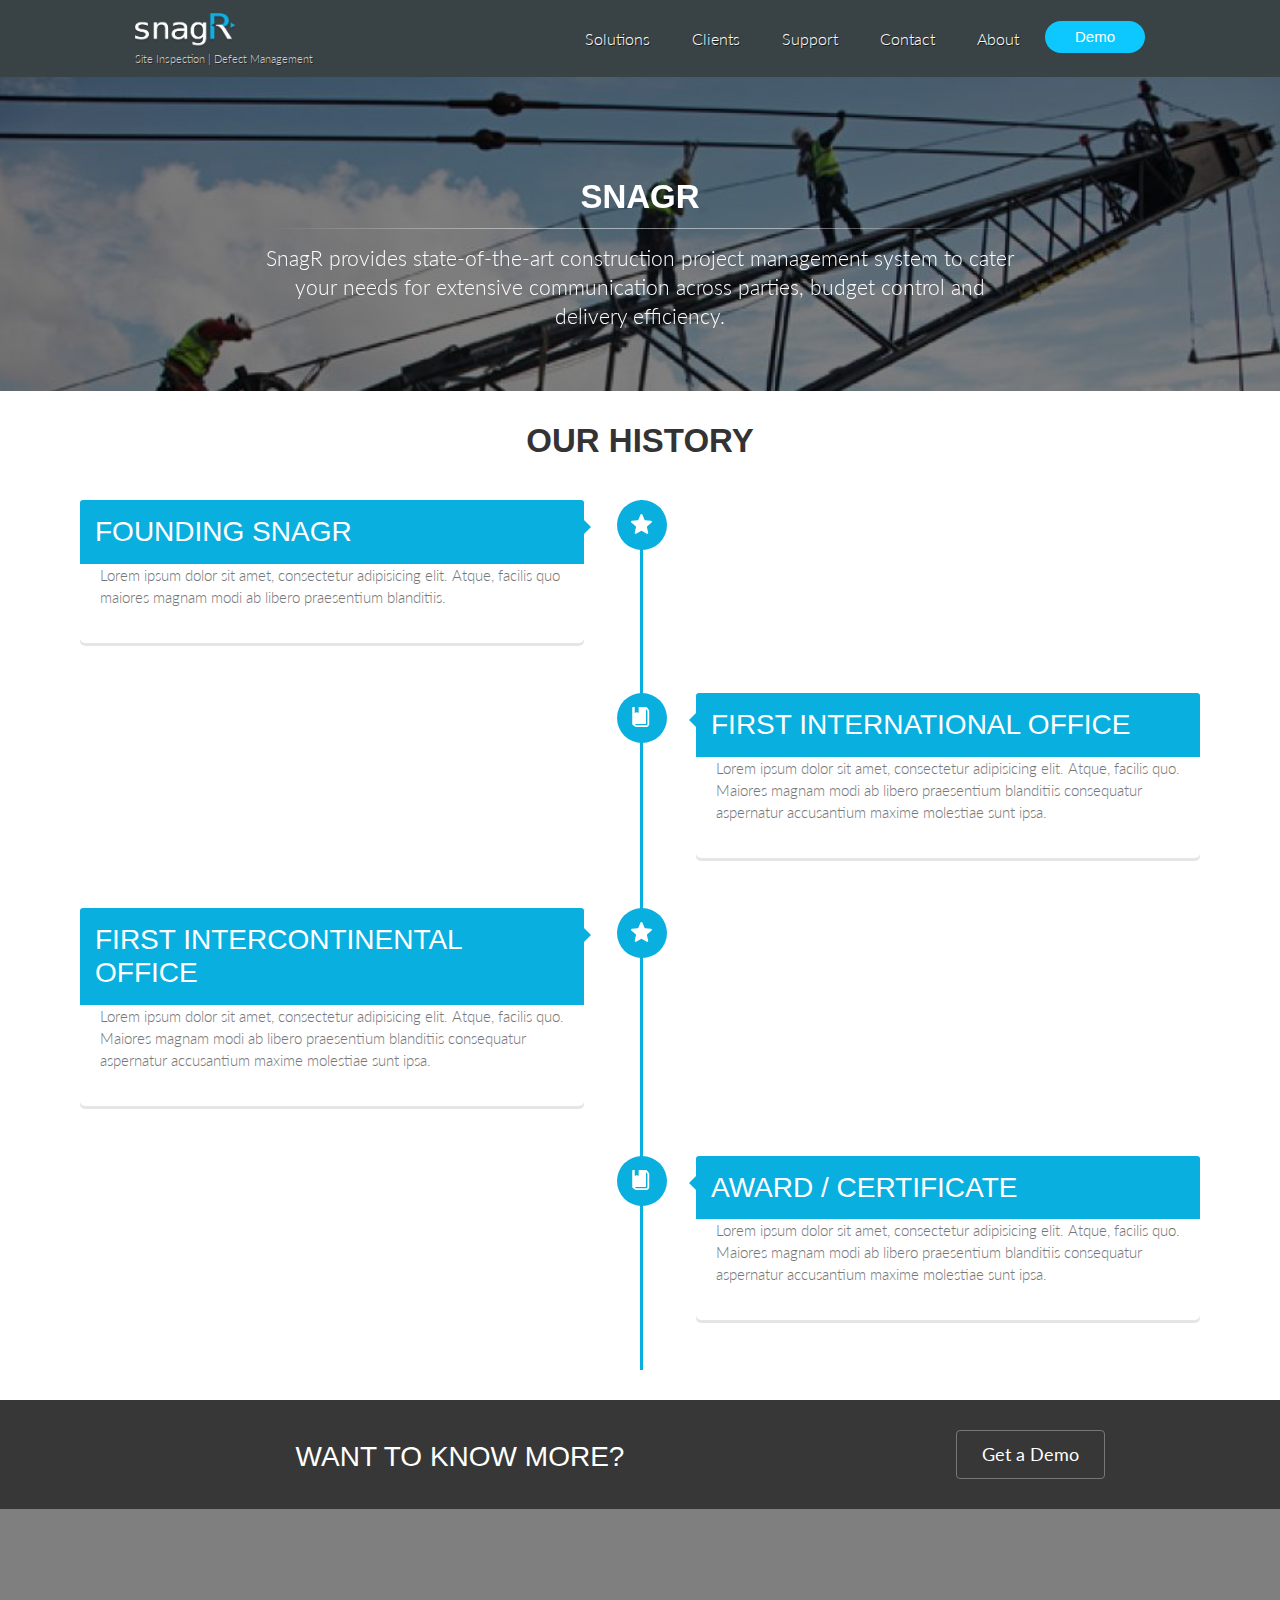
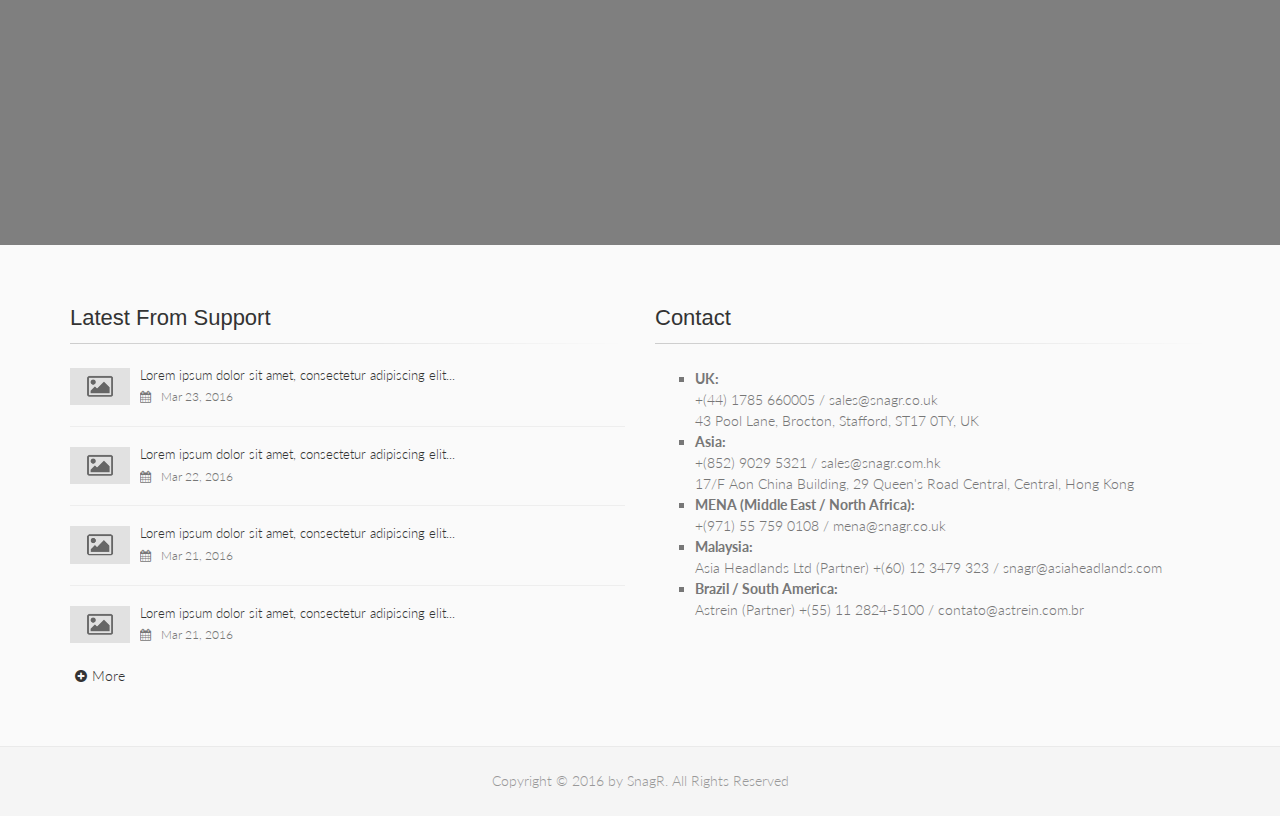
==== about.html @ ba23fb49 "First version of SnagR company website" ====
<!DOCTYPE html>
<!--[if IE 9]> <html lang="en" class="ie9"> <![endif]-->
<!--[if gt IE 9]> <html lang="en" class="ie"> <![endif]-->
<!--[if !IE]><!-->
<html lang="en">
	<!--<![endif]-->

	<head>
		<meta charset="utf-8">
		<title>SnagR | About</title>
		<meta name="description" content="SnagR empowers project management at fingertip">
		<meta name="author" content="htmlcoder.me">

		<!-- Mobile Meta -->
		<meta name="viewport" content="width=device-width, initial-scale=1.0">

		<!-- Favicon -->
		<link rel="shortcut icon" href="images/logo.png">

		<!-- Web Fonts -->
		<link href='https://fonts.googleapis.com/css?family=Lato:400,300,300italic,400italic,700,700italic' rel='stylesheet' type='text/css'>
		<link href='https://fonts.googleapis.com/css?family=Roboto+Slab:400,300,100,700' rel='stylesheet' type='text/css'>
		<link href='http://fonts.googleapis.com/css?family=Pacifico' rel='stylesheet' type='text/css'>
		<link href='http://fonts.googleapis.com/css?family=PT+Serif' rel='stylesheet' type='text/css'>

		<!-- Bootstrap core CSS -->
		<link href="bootstrap/css/bootstrap.css" rel="stylesheet">

		<!-- Font Awesome CSS -->
		<link href="fonts/font-awesome/css/font-awesome.css" rel="stylesheet">

		<!-- Fontello CSS -->
		<link href="fonts/fontello/css/fontello.css" rel="stylesheet">

		<!-- Plugins -->
		<link href="plugins/magnific-popup/magnific-popup.css" rel="stylesheet">
		<link href="plugins/rs-plugin-5/css/settings.css" rel="stylesheet">
		<link href="plugins/rs-plugin-5/css/layers.css" rel="stylesheet">
		<link href="plugins/rs-plugin-5/css/navigation.css" rel="stylesheet">
		<link href="css/animations.css" rel="stylesheet">
		<link href="plugins/owl-carousel/owl.carousel.css" rel="stylesheet">
		<link href="plugins/owl-carousel/owl.transitions.css" rel="stylesheet">
		<link href="plugins/hover/hover-min.css" rel="stylesheet">			
		
		<!-- The Project's core CSS file -->
		<link href="css/style.css" rel="stylesheet" >
		<!-- The Project's Typography CSS file, includes used fonts -->
		<!-- Used font for body: Roboto -->
		<!-- Used font for headings: Raleway -->
		<link href="css/typography-default.css" rel="stylesheet" >
		<!-- Color Scheme (In order to change the color scheme, replace the blue.css with the color scheme that you prefer)-->
		<link href="css/skins/light_blue.css" rel="stylesheet">
		

		<!-- Custom css --> 
		<link href="css/custom.css" rel="stylesheet">
	</head>

	<!-- body classes:  -->
	<!-- "boxed": boxed layout mode e.g. <body class="boxed"> -->
	<!-- "pattern-1 ... pattern-9": background patterns for boxed layout mode e.g. <body class="boxed pattern-1"> -->
	<!-- "transparent-header": makes the header transparent and pulls the banner to top -->
	<!-- "gradient-background-header": applies gradient background to header -->
	<!-- "page-loader-1 ... page-loader-6": add a page loader to the page (more info @components-page-loaders.html) -->
	<body class="no-trans">

		<!-- scrollToTop -->
		<div class="scrollToTop circle"><i class="icon-up-open-big"></i></div>
		
		<!-- page wrapper start -->
		<div class="page-wrapper">
		
			<!-- header-container start -->
			<div class="header-container">
				<!-- header start -->
				<!-- classes:  -->
				<!-- "fixed": enables fixed navigation mode (sticky menu) e.g. class="header fixed clearfix" -->
				<!-- "dark": dark version of header e.g. class="header dark clearfix" -->
				<!-- "full-width": mandatory class for the full-width menu layout -->
				<!-- "centered": mandatory class for the centered logo layout -->
				<header class="header fixed fixed-before full-width dark clearfix">
					<!-- header-right start -->
					<div class="header-right clearfix">
									
								<!-- main-navigation start -->
								<!-- classes: -->
								<!-- "onclick": Makes the dropdowns open on click, this the default bootstrap behavior e.g. class="main-navigation onclick" -->
								<!-- "animated": Enables animations on dropdowns opening e.g. class="main-navigation animated" -->
								<!-- "with-dropdown-buttons": Mandatory class that adds extra space, to the main navigation, for the search and cart dropdowns -->
								<div class="main-navigation animated with-dropdown-buttons">

									<!-- navbar start -->
									<nav class="navbar navbar-default" role="navigation">
										<div class="container-fluid">

											<!-- Toggle get grouped for better mobile display -->
											<div class="navbar-header">
												<button type="button" class="navbar-toggle" data-toggle="collapse" data-target="#navbar-collapse-1">
													<span class="sr-only">Toggle navigation</span>
													<span class="icon-bar"></span>
													<span class="icon-bar"></span>
													<span class="icon-bar"></span>
												</button>
												
												<!-- header-left start -->
												<div class="header-left clearfix">

													<!-- logo -->
													<div id="logo-mobile" class="logo">
														<a href="index.html"><img id="logo-img-mobile" src="images/logo_full.png" alt="SnagR" width=100></a>
													</div>

													<!-- name-and-slogan -->
													<div class="site-slogan">
														Site Inspection | Defect Management
													</div>
												</div>
												<!-- header-left end -->
											</div>

											<!-- Collect the nav links, forms, and other content for toggling -->
											<div class="collapse navbar-collapse" id="navbar-collapse-1">
												<!-- main-menu -->
												<ul class="nav navbar-nav navbar-right">
													<li class="active">
														<a href="solutions.html">Solutions</a>
													</li>
													<li class="active">
														<a href="clients.html">Clients</a>
													</li>
													<li class="active">
														<a href="support.html">Support</a>
													</li>
													<li class="active">
														<a href="contact.html">Contact</a>
													</li>
													<li class="active">
														<a href="about.html">About</a>
													</li>
													<li class="active">
														<form action="contact.html"><button class="btn-demo">Demo</button></form>
													</li>
												</ul>
												<!-- main-menu end -->
											</div>
										</div>
									</nav>
									<!-- navbar end -->

								</div>
								<!-- main-navigation end -->
								</div>
					<!-- header-right end -->
				</header>
				<!-- header end -->
			</div>
			<!-- header-container end -->
		
			<!-- banner start -->
			<!-- ================ -->
			<div class="banner dark-translucent-bg hovered about-banner-background">
				<div class="container">
					<div class="row">
						<div class="col-md-8 text-center col-md-offset-2 pv-20">
							<!--<img src="images/logo_full.png" class="title object-non-visible" data-animation-effect="fadeIn" data-effect-delay="100" width="300">-->
							<h1>SnagR</h1>
							<div class="separator object-non-visible mt-10" data-animation-effect="fadeIn" data-effect-delay="100"></div>
							<p class=" lead text-center object-non-visible" data-animation-effect="fadeIn" data-effect-delay="100">SnagR provides state-of-the-art construction project management system to cater your needs for extensive communication across parties, budget control and delivery efficiency.</p>
						</div>
					</div>
				</div>
			</div>
			<!-- banner end -->
			
			<!-- section start -->
			<div class="container">
    			<h1 class="project-name">Our History</h1>
				<div id="timeline">
					<div class="timeline-item">
						<div class="timeline-icon">
							<svg version="1.1" id="Layer_1" xmlns="http://www.w3.org/2000/svg" xmlns:xlink="http://www.w3.org/1999/xlink" x="0px" y="0px" 
							width="21px" height="20px" viewBox="0 0 21 20" enable-background="new 0 0 21 20" xml:space="preserve">
								<path fill="#FFFFFF" d="M19.998,6.766l-5.759-0.544c-0.362-0.032-0.676-0.264-0.822-0.61l-2.064-4.999	
							c-0.329-0.825-1.5-0.825-1.83,0L7.476,5.611c-0.132,0.346-0.462,0.578-0.824,0.61L0.894,6.766C0.035,6.848-0.312,7.921,0.333,8.499 l4.338,3.811c0.279,0.246,0.395,0.609,0.314,0.975l-1.304,5.345c-0.199,0.842,0.708,1.534,1.468,1.089l4.801-2.822 
							c0.313-0.181,0.695-0.181,1.006,0l4.803,2.822c0.759,0.445,1.666-0.23,1.468-1.089l-1.288-5.345 
							c-0.081-0.365,0.035-0.729,0.313-0.975l4.34-3.811C21.219,7.921,20.855,6.848,19.998,6.766z"/>
							</svg>
						</div>
					<div class="timeline-content">
						<h2>Founding SnagR</h2>
						<p>Lorem ipsum dolor sit amet, consectetur adipisicing elit. Atque, facilis quo maiores magnam modi ab libero praesentium blanditiis.</p>
					</div>
				</div>

					<div class="timeline-item">
						<div class="timeline-icon">
							<svg version="1.1" id="Layer_1" xmlns="http://www.w3.org/2000/svg" xmlns:xlink="http://www.w3.org/1999/xlink" x="0px" y="0px" 
							width="21px" height="20px" viewBox="0 0 21 20" enable-background="new 0 0 21 20" xml:space="preserve">
								<g><path fill="#FFFFFF" d="M17.92,3.065l-1.669-2.302c-0.336-0.464-0.87-0.75-1.479-0.755C14.732,0.008,7.653,0,7.653,0v5.6 
							c0,0.096-0.047,0.185-0.127,0.237c-0.081,0.052-0.181,0.06-0.268,0.02l-1.413-0.64C5.773,5.183,5.69,5.183,5.617,5.215l-1.489,0.65 
							c-0.087,0.038-0.19,0.029-0.271-0.023c-0.079-0.052-0.13-0.141-0.13-0.235V0H2.191C1.655,0,1.233,0.434,1.233,0.97 
							c0,0,0.025,15.952,0.031,15.993c0.084,0.509,0.379,0.962,0.811,1.242l2.334,1.528C4.671,19.905,4.974,20,5.286,20h10.307 
							c1.452,0,2.634-1.189,2.634-2.64V4.007C18.227,3.666,18.12,3.339,17.92,3.065z M16.42,17.36c0,0.464-0.361,0.833-0.827,0.833H5.341 
							l-1.675-1.089h10.341c0.537,0,0.953-0.44,0.953-0.979V2.039l1.459,2.027V17.36L16.42,17.36z"/></g>
							</svg>
						</div>
						<div class="timeline-content right">
							<h2>First International Office</h2>
							<p>Lorem ipsum dolor sit amet, consectetur adipisicing elit. Atque, facilis quo. Maiores magnam modi ab libero praesentium blanditiis consequatur aspernatur accusantium maxime molestiae sunt ipsa.</p>
						</div>
					</div>
	
					<div class="timeline-item">
						<div class="timeline-icon">
							<svg version="1.1" id="Layer_1" xmlns="http://www.w3.org/2000/svg" xmlns:xlink="http://www.w3.org/1999/xlink" x="0px" y="0px" 
						width="21px" height="20px" viewBox="0 0 21 20" enable-background="new 0 0 21 20" xml:space="preserve">
								<path fill="#FFFFFF" d="M19.998,6.766l-5.759-0.544c-0.362-0.032-0.676-0.264-0.822-0.61l-2.064-4.999 
								c-0.329-0.825-1.5-0.825-1.83,0L7.476,5.611c-0.132,0.346-0.462,0.578-0.824,0.61L0.894,6.766C0.035,6.848-0.312,7.921,0.333,8.499 
								l4.338,3.811c0.279,0.246,0.395,0.609,0.314,0.975l-1.304,5.345c-0.199,0.842,0.708,1.534,1.468,1.089l4.801-2.822 
								c0.313-0.181,0.695-0.181,1.006,0l4.803,2.822c0.759,0.445,1.666-0.23,1.468-1.089l-1.288-5.345 
								c-0.081-0.365,0.035-0.729,0.313-0.975l4.34-3.811C21.219,7.921,20.855,6.848,19.998,6.766z"/>
							</svg>
						</div>
						<div class="timeline-content">
							<h2>First Intercontinental Office</h2>
							<p>Lorem ipsum dolor sit amet, consectetur adipisicing elit. Atque, facilis quo. Maiores magnam modi ab libero praesentium blanditiis consequatur aspernatur accusantium maxime molestiae sunt ipsa.</p>
						</div>
					</div>
					
					<div class="timeline-item">
						<div class="timeline-icon">
							<svg version="1.1" id="Layer_1" xmlns="http://www.w3.org/2000/svg" xmlns:xlink="http://www.w3.org/1999/xlink" x="0px" y="0px" 
							width="21px" height="20px" viewBox="0 0 21 20" enable-background="new 0 0 21 20" xml:space="preserve">
								<g><path fill="#FFFFFF" d="M17.92,3.065l-1.669-2.302c-0.336-0.464-0.87-0.75-1.479-0.755C14.732,0.008,7.653,0,7.653,0v5.6 
							c0,0.096-0.047,0.185-0.127,0.237c-0.081,0.052-0.181,0.06-0.268,0.02l-1.413-0.64C5.773,5.183,5.69,5.183,5.617,5.215l-1.489,0.65 
							c-0.087,0.038-0.19,0.029-0.271-0.023c-0.079-0.052-0.13-0.141-0.13-0.235V0H2.191C1.655,0,1.233,0.434,1.233,0.97 
							c0,0,0.025,15.952,0.031,15.993c0.084,0.509,0.379,0.962,0.811,1.242l2.334,1.528C4.671,19.905,4.974,20,5.286,20h10.307 
							c1.452,0,2.634-1.189,2.634-2.64V4.007C18.227,3.666,18.12,3.339,17.92,3.065z M16.42,17.36c0,0.464-0.361,0.833-0.827,0.833H5.341 
							l-1.675-1.089h10.341c0.537,0,0.953-0.44,0.953-0.979V2.039l1.459,2.027V17.36L16.42,17.36z"/></g>
							</svg>
						</div>
						<div class="timeline-content right">
							<h2>Award / Certificate</h2>
							<p>Lorem ipsum dolor sit amet, consectetur adipisicing elit. Atque, facilis quo. Maiores magnam modi ab libero praesentium blanditiis consequatur aspernatur accusantium maxime molestiae sunt ipsa.</p>
						</div>
					</div>
				</div>
			</div>
			<!-- section end -->
			
			<!-- footer top start -->
			<div class="dark-bg default-hovered footer-top animated-text">
				<div class="container">
					<div class="row">
						<div class="col-md-12">
							<div class="call-to-action text-center">
								<div class="row">
									<div class="col-sm-8">
										<h2>Want to know more?</h2>
										<h2>Let's talk!</h2>
									</div>
									<div class="col-sm-4">
										<p class="mt-10"><a href="#" class="btn btn-lg btn-gray-transparent ">Get a Demo</a></p>
									</div>
								</div>
							</div>
						</div>
					</div>
				</div>
			</div>
			<!-- footer top end -->
			
			<!-- section start -->
			<section class="pv-40 dark-translucent-bg about-testimonial-banner-background">
				<div class="container">
					<div class="row">
						<div class="col-md-12">
							<div class="feature-box-2 object-non-visible" data-animation-effect="fadeInDownSmall" data-effect-delay="100">
								<div class="body text-center">
									<h4><img src="images/testimonial-quote.png" width="50">We expect our suppliers to be as passionate about customer service as we are, snagR have always understood our requirements and remained focused on our needs. Their products are simple yet powerful and I enjoy dealing with their honest and open style.<img src="images/testimonial-quoted.png" width="50" align="right"></h4>
									<p><br>- Robert Frank
									<br>Perfect Delivery Director,
									<br><strong>Morgan Sindall Group</strong></p>
								</div>
							</div>
						</div>
					</div>
				</div>
			</section>
			<!-- section end -->

			<!-- footer start (Add "dark" class to #footer in order to enable dark footer) -->
			<!-- ================ -->
			<footer id="footer" class="clearfix ">

				<!-- .footer start -->
				<!-- ================ -->
				<div class="footer">
					<div class="container">
						<div class="footer-inner">
							<div class="row">
								<div class="col-md-6">
									<div class="footer-content">
										<h2 class="title">Latest From Support</h2>
										
										<div class="separator-2"></div>
										<div class="media margin-clear">
											<div class="media-left">
												<div class="overlay-container">
													<img class="media-object" src="images/blog-thumb-1.jpg" alt="blog-thumb">
													<a href="blog-post.html" class="overlay-link small"><i class="fa fa-link"></i></a>
												</div>
											</div>
											<div class="media-body">
												<h6 class="media-heading"><a href="blog-post.html">Lorem ipsum dolor sit amet, consectetur adipiscing elit...</a></h6>
												<p class="small margin-clear"><i class="fa fa-calendar pr-10"></i>Mar 23, 2016</p>
											</div>
											<hr>
										</div>
										<div class="media margin-clear">
											<div class="media-left">
												<div class="overlay-container">
													<img class="media-object" src="images/blog-thumb-2.jpg" alt="blog-thumb">
													<a href="blog-post.html" class="overlay-link small"><i class="fa fa-link"></i></a>
												</div>
											</div>
											<div class="media-body">
												<h6 class="media-heading"><a href="blog-post.html">Lorem ipsum dolor sit amet, consectetur adipiscing elit...</a></h6>
												<p class="small margin-clear"><i class="fa fa-calendar pr-10"></i>Mar 22, 2016</p>
											</div>
											<hr>
										</div>
										<div class="media margin-clear">
											<div class="media-left">
												<div class="overlay-container">
													<img class="media-object" src="images/blog-thumb-3.jpg" alt="blog-thumb">
													<a href="blog-post.html" class="overlay-link small"><i class="fa fa-link"></i></a>
												</div>
											</div>
											<div class="media-body">
												<h6 class="media-heading"><a href="blog-post.html">Lorem ipsum dolor sit amet, consectetur adipiscing elit...</a></h6>
												<p class="small margin-clear"><i class="fa fa-calendar pr-10"></i>Mar 21, 2016</p>
											</div>
											<hr>
										</div>
										<div class="media margin-clear">
											<div class="media-left">
												<div class="overlay-container">
													<img class="media-object" src="images/blog-thumb-4.jpg" alt="blog-thumb">
													<a href="blog-post.html" class="overlay-link small"><i class="fa fa-link"></i></a>
												</div>
											</div>
											<div class="media-body">
												<h6 class="media-heading"><a href="blog-post.html">Lorem ipsum dolor sit amet, consectetur adipiscing elit...</a></h6>
												<p class="small margin-clear"><i class="fa fa-calendar pr-10"></i>Mar 21, 2016</p>
											</div><br>
											<!--<div class="text-right space-top" display="inline">-->
												<a href="support.html" class="link-dark"><i class="fa fa-plus-circle pl-5 pr-5"></i>More</a>
											<!--</div>-->
										</div>
									</div>
								</div>
								<div class="col-md-6">
									<div class="footer-content">
										<h2 class="title">Contact</h2>
										<div class="separator-2"></div>
										<ul>
											<li><strong>UK:</strong><br>+(44) 1785 660005 / sales@snagr.co.uk<br>43 Pool Lane, Brocton, Stafford, ST17 0TY, UK</li>
											<li><strong>Asia:</strong><br>+(852) 9029 5321 / sales@snagr.com.hk<br>17/F Aon China Building, 29 Queen's Road Central, Central, Hong Kong </li>
											<li><strong>MENA (Middle East / North Africa):</strong><br>+(971) 55 759 0108 / mena@snagr.co.uk</li>
											<li><strong>Malaysia:</strong><br>Asia Headlands Ltd (Partner) +(60) 12 3479 323 / snagr@asiaheadlands.com</li>
											<li><strong>Brazil / South America:</strong><br>Astrein (Partner) +(55) 11 2824-5100 / contato@astrein.com.br</li>
										</ul>
									</div>
								</div>
							</div>
						</div>
					</div>
				</div>
				<!-- .footer end -->

				<!-- .subfooter start -->
				<div class="subfooter">
					<div class="container">
						<div class="subfooter-inner">
							<div class="row">
								<div class="col-md-12">
									<p class="text-center">Copyright © 2016 by SnagR. All Rights Reserved</p>
								</div>
							</div>
						</div>
					</div>
				</div>
				<!-- .subfooter end -->

			</footer>
			<!-- footer end -->
			
		</div>
		<!-- page-wrapper end -->

		<!-- JavaScript files placed at the end of the document so the pages load faster -->
		<!-- ================================================== -->
		<!-- Jquery and Bootstap core js files -->
		<script type="text/javascript" src="plugins/jquery.min.js"></script>
		<script type="text/javascript" src="bootstrap/js/bootstrap.min.js"></script>
		<!-- Modernizr javascript -->
		<script type="text/javascript" src="plugins/modernizr.js"></script>
		<!-- Magnific Popup javascript -->
		<script type="text/javascript" src="plugins/magnific-popup/jquery.magnific-popup.min.js"></script>
		<!-- Appear javascript -->
		<script type="text/javascript" src="plugins/waypoints/jquery.waypoints.min.js"></script>
		<!-- Count To javascript -->
		<script type="text/javascript" src="plugins/jquery.countTo.js"></script>
		<!-- Parallax javascript -->
		<script src="plugins/jquery.parallax-1.1.3.js"></script>
		<!-- Contact form -->
		<script src="plugins/jquery.validate.js"></script>
		<!-- Background Video -->
		<script src="plugins/vide/jquery.vide.js"></script>
		<!-- Owl carousel javascript -->
		<script type="text/javascript" src="plugins/owl-carousel/owl.carousel.js"></script>
		<!-- SmoothScroll javascript -->
		<script type="text/javascript" src="plugins/jquery.browser.js"></script>
		<script type="text/javascript" src="plugins/SmoothScroll.js"></script>
		<!-- Initialization of Plugins -->
		<script type="text/javascript" src="js/template.js"></script>
		<!-- Custom Scripts -->
		<script type="text/javascript" src="js/custom.js"></script>

	</body>
</html>
---- fonts/fontello/css/fontello.css ----
@font-face {
  font-family: 'fontello';
  src: url('../font/fontello.eot?46462644');
  src: url('../font/fontello.eot?46462644#iefix') format('embedded-opentype'),
       url('../font/fontello.woff?46462644') format('woff'),
       url('../font/fontello.ttf?46462644') format('truetype'),
       url('../font/fontello.svg?46462644#fontello') format('svg');
  font-weight: normal;
  font-style: normal;
}
/* Chrome hack: SVG is rendered more smooth in Windozze. 100% magic, uncomment if you need it. */
/* Note, that will break hinting! In other OS-es font will be not as sharp as it could be */
/*
@media screen and (-webkit-min-device-pixel-ratio:0) {
  @font-face {
    font-family: 'fontello';
    src: url('../font/fontello.svg?46462644#fontello') format('svg');
  }
}
*/
 
 [class^="icon-"]:before, [class*=" icon-"]:before {
  font-family: "fontello";
  font-style: normal;
  font-weight: normal;
  speak: none;
 
  display: inline-block;
  text-decoration: inherit;
  width: 1em;
  margin-right: .2em;
  text-align: center;
  /* opacity: .8; */
 
  /* For safety - reset parent styles, that can break glyph codes*/
  font-variant: normal;
  text-transform: none;
     
  /* fix buttons height, for twitter bootstrap */
  line-height: 1em;
 
  /* Animation center compensation - margins should be symmetric */
  /* remove if not needed */
  margin-left: .2em;
 
  /* you can be more comfortable with increased icons size */
  /* font-size: 120%; */
 
  /* Uncomment for 3D effect */
  /* text-shadow: 1px 1px 1px rgba(127, 127, 127, 0.3); */
}
 
.icon-note:before { content: '\e800'; } /* '' */
.icon-note-beamed:before { content: '\e801'; } /* '' */
.icon-music:before { content: '\e802'; } /* '' */
.icon-search:before { content: '\e803'; } /* '' */
.icon-flashlight:before { content: '\e804'; } /* '' */
.icon-mail:before { content: '\e805'; } /* '' */
.icon-heart:before { content: '\e806'; } /* '' */
.icon-heart-empty:before { content: '\e807'; } /* '' */
.icon-star:before { content: '\e808'; } /* '' */
.icon-star-empty:before { content: '\e809'; } /* '' */
.icon-user:before { content: '\e80a'; } /* '' */
.icon-users:before { content: '\e80b'; } /* '' */
.icon-user-add:before { content: '\e80c'; } /* '' */
.icon-video:before { content: '\e80d'; } /* '' */
.icon-picture:before { content: '\e80e'; } /* '' */
.icon-camera:before { content: '\e80f'; } /* '' */
.icon-layout:before { content: '\e810'; } /* '' */
.icon-menu:before { content: '\e811'; } /* '' */
.icon-check:before { content: '\e812'; } /* '' */
.icon-cancel-circled:before { content: '\e813'; } /* '' */
.icon-cancel-squared:before { content: '\e814'; } /* '' */
.icon-plus:before { content: '\e815'; } /* '' */
.icon-plus-circled:before { content: '\e816'; } /* '' */
.icon-plus-squared:before { content: '\e817'; } /* '' */
.icon-minus:before { content: '\e818'; } /* '' */
.icon-minus-circled:before { content: '\e819'; } /* '' */
.icon-minus-squared:before { content: '\e81a'; } /* '' */
.icon-help:before { content: '\e81b'; } /* '' */
.icon-help-circled:before { content: '\e81c'; } /* '' */
.icon-info:before { content: '\e81d'; } /* '' */
.icon-info-circled:before { content: '\e81e'; } /* '' */
.icon-back:before { content: '\e81f'; } /* '' */
.icon-home:before { content: '\e820'; } /* '' */
.icon-link:before { content: '\e821'; } /* '' */
.icon-attach:before { content: '\e822'; } /* '' */
.icon-lock:before { content: '\e823'; } /* '' */
.icon-lock-open:before { content: '\e824'; } /* '' */
.icon-eye:before { content: '\e825'; } /* '' */
.icon-bookmark:before { content: '\e826'; } /* '' */
.icon-bookmarks:before { content: '\e827'; } /* '' */
.icon-flag:before { content: '\e828'; } /* '' */
.icon-thumbs-up:before { content: '\e829'; } /* '' */
.icon-thumbs-down:before { content: '\e82a'; } /* '' */
.icon-download:before { content: '\e82b'; } /* '' */
.icon-upload:before { content: '\e82c'; } /* '' */
.icon-upload-cloud:before { content: '\e82d'; } /* '' */
.icon-reply:before { content: '\e82e'; } /* '' */
.icon-reply-all:before { content: '\e82f'; } /* '' */
.icon-forward:before { content: '\e830'; } /* '' */
.icon-quote:before { content: '\e831'; } /* '' */
.icon-code:before { content: '\e832'; } /* '' */
.icon-export:before { content: '\e833'; } /* '' */
.icon-pencil:before { content: '\e834'; } /* '' */
.icon-feather:before { content: '\e835'; } /* '' */
.icon-print:before { content: '\e836'; } /* '' */
.icon-retweet:before { content: '\e837'; } /* '' */
.icon-keyboard:before { content: '\e838'; } /* '' */
.icon-chat:before { content: '\e839'; } /* '' */
.icon-bell:before { content: '\e83a'; } /* '' */
.icon-attention:before { content: '\e83b'; } /* '' */
.icon-alert:before { content: '\e83c'; } /* '' */
.icon-vcard:before { content: '\e83d'; } /* '' */
.icon-address:before { content: '\e83e'; } /* '' */
.icon-location:before { content: '\e83f'; } /* '' */
.icon-map:before { content: '\e840'; } /* '' */
.icon-direction:before { content: '\e841'; } /* '' */
.icon-compass:before { content: '\e842'; } /* '' */
.icon-cup:before { content: '\e843'; } /* '' */
.icon-trash:before { content: '\e844'; } /* '' */
.icon-doc:before { content: '\e845'; } /* '' */
.icon-docs:before { content: '\e846'; } /* '' */
.icon-doc-landscape:before { content: '\e847'; } /* '' */
.icon-doc-text:before { content: '\e848'; } /* '' */
.icon-doc-text-inv:before { content: '\e849'; } /* '' */
.icon-newspaper:before { content: '\e84a'; } /* '' */
.icon-book-open:before { content: '\e84b'; } /* '' */
.icon-folder:before { content: '\e84c'; } /* '' */
.icon-archive:before { content: '\e84d'; } /* '' */
.icon-box:before { content: '\e84e'; } /* '' */
.icon-rss:before { content: '\e84f'; } /* '' */
.icon-phone:before { content: '\e850'; } /* '' */
.icon-cog:before { content: '\e851'; } /* '' */
.icon-tools:before { content: '\e852'; } /* '' */
.icon-share:before { content: '\e853'; } /* '' */
.icon-shareable:before { content: '\e854'; } /* '' */
.icon-basket:before { content: '\e855'; } /* '' */
.icon-bag:before { content: '\e856'; } /* '' */
.icon-calendar:before { content: '\e857'; } /* '' */
.icon-login:before { content: '\e858'; } /* '' */
.icon-logout:before { content: '\e859'; } /* '' */
.icon-mic:before { content: '\e85a'; } /* '' */
.icon-mute:before { content: '\e85b'; } /* '' */
.icon-sound:before { content: '\e85c'; } /* '' */
.icon-volume:before { content: '\e85d'; } /* '' */
.icon-clock:before { content: '\e85e'; } /* '' */
.icon-lamp:before { content: '\e85f'; } /* '' */
.icon-light-down:before { content: '\e860'; } /* '' */
.icon-light-up:before { content: '\e861'; } /* '' */
.icon-adjust:before { content: '\e862'; } /* '' */
.icon-block:before { content: '\e863'; } /* '' */
.icon-resize-full:before { content: '\e864'; } /* '' */
.icon-resize-small:before { content: '\e865'; } /* '' */
.icon-popup:before { content: '\e866'; } /* '' */
.icon-publish:before { content: '\e867'; } /* '' */
.icon-window:before { content: '\e868'; } /* '' */
.icon-arrow-combo:before { content: '\e869'; } /* '' */
.icon-down-circled:before { content: '\e86a'; } /* '' */
.icon-left-circled:before { content: '\e86b'; } /* '' */
.icon-right-circled:before { content: '\e86c'; } /* '' */
.icon-up-circled:before { content: '\e86d'; } /* '' */
.icon-down-open:before { content: '\e86e'; } /* '' */
.icon-left-open:before { content: '\e86f'; } /* '' */
.icon-right-open:before { content: '\e870'; } /* '' */
.icon-up-open:before { content: '\e871'; } /* '' */
.icon-left-open-mini:before { content: '\e872'; } /* '' */
.icon-right-open-mini:before { content: '\e873'; } /* '' */
.icon-up-open-mini:before { content: '\e874'; } /* '' */
.icon-down-open-big:before { content: '\e875'; } /* '' */
.icon-left-open-big:before { content: '\e876'; } /* '' */
.icon-right-open-big:before { content: '\e877'; } /* '' */
.icon-up-open-big:before { content: '\e878'; } /* '' */
.icon-down:before { content: '\e879'; } /* '' */
.icon-left:before { content: '\e87a'; } /* '' */
.icon-right:before { content: '\e87b'; } /* '' */
.icon-up:before { content: '\e87c'; } /* '' */
.icon-down-dir:before { content: '\e87d'; } /* '' */
.icon-left-dir:before { content: '\e87e'; } /* '' */
.icon-right-dir:before { content: '\e87f'; } /* '' */
.icon-up-dir:before { content: '\e880'; } /* '' */
.icon-down-bold:before { content: '\e881'; } /* '' */
.icon-left-bold:before { content: '\e882'; } /* '' */
.icon-right-bold:before { content: '\e883'; } /* '' */
.icon-up-bold:before { content: '\e884'; } /* '' */
.icon-left-thin:before { content: '\e885'; } /* '' */
.icon-right-thin:before { content: '\e886'; } /* '' */
.icon-up-thin:before { content: '\e887'; } /* '' */
.icon-ccw:before { content: '\e888'; } /* '' */
.icon-cw:before { content: '\e889'; } /* '' */
.icon-arrows-ccw:before { content: '\e88a'; } /* '' */
.icon-level-down:before { content: '\e88b'; } /* '' */
.icon-level-up:before { content: '\e88c'; } /* '' */
.icon-shuffle:before { content: '\e88d'; } /* '' */
.icon-loop:before { content: '\e88e'; } /* '' */
.icon-switch:before { content: '\e88f'; } /* '' */
.icon-play:before { content: '\e890'; } /* '' */
.icon-stop:before { content: '\e891'; } /* '' */
.icon-pause:before { content: '\e892'; } /* '' */
.icon-record:before { content: '\e893'; } /* '' */
.icon-to-end:before { content: '\e894'; } /* '' */
.icon-to-start:before { content: '\e895'; } /* '' */
.icon-fast-forward:before { content: '\e896'; } /* '' */
.icon-fast-backward:before { content: '\e897'; } /* '' */
.icon-progress-1:before { content: '\e898'; } /* '' */
.icon-progress-2:before { content: '\e899'; } /* '' */
.icon-progress-3:before { content: '\e89a'; } /* '' */
.icon-target:before { content: '\e89b'; } /* '' */
.icon-palette:before { content: '\e89c'; } /* '' */
.icon-list:before { content: '\e89d'; } /* '' */
.icon-list-add:before { content: '\e89e'; } /* '' */
.icon-signal:before { content: '\e89f'; } /* '' */
.icon-trophy:before { content: '\e8a0'; } /* '' */
.icon-battery:before { content: '\e8a1'; } /* '' */
.icon-back-in-time:before { content: '\e8a2'; } /* '' */
.icon-monitor:before { content: '\e8a3'; } /* '' */
.icon-mobile:before { content: '\e8a4'; } /* '' */
.icon-network:before { content: '\e8a5'; } /* '' */
.icon-cd:before { content: '\e8a6'; } /* '' */
.icon-inbox:before { content: '\e8a7'; } /* '' */
.icon-install:before { content: '\e8a8'; } /* '' */
.icon-globe:before { content: '\e8a9'; } /* '' */
.icon-cloud:before { content: '\e8aa'; } /* '' */
.icon-flash:before { content: '\e8ab'; } /* '' */
.icon-moon:before { content: '\e8ac'; } /* '' */
.icon-flight:before { content: '\e8ad'; } /* '' */
.icon-paper-plane:before { content: '\e8ae'; } /* '' */
.icon-leaf:before { content: '\e8af'; } /* '' */
.icon-lifebuoy:before { content: '\e8b0'; } /* '' */
.icon-mouse:before { content: '\e8b1'; } /* '' */
.icon-briefcase:before { content: '\e8b2'; } /* '' */
.icon-suitcase:before { content: '\e8b3'; } /* '' */
.icon-dot:before { content: '\e8b4'; } /* '' */
.icon-dot-2:before { content: '\e8b5'; } /* '' */
.icon-dot-3:before { content: '\e8b6'; } /* '' */
.icon-brush:before { content: '\e8b7'; } /* '' */
.icon-magnet:before { content: '\e8b8'; } /* '' */
.icon-infinity:before { content: '\e8b9'; } /* '' */
.icon-erase:before { content: '\e8ba'; } /* '' */
.icon-chart-pie:before { content: '\e8bb'; } /* '' */
.icon-chart-line:before { content: '\e8bc'; } /* '' */
.icon-chart-bar:before { content: '\e8bd'; } /* '' */
.icon-tape:before { content: '\e8be'; } /* '' */
.icon-graduation-cap:before { content: '\e8bf'; } /* '' */
.icon-language:before { content: '\e8c0'; } /* '' */
.icon-ticket:before { content: '\e8c1'; } /* '' */
.icon-water:before { content: '\e8c2'; } /* '' */
.icon-droplet:before { content: '\e8c3'; } /* '' */
.icon-air:before { content: '\e8c4'; } /* '' */
.icon-credit-card:before { content: '\e8c5'; } /* '' */
.icon-floppy:before { content: '\e8c6'; } /* '' */
.icon-clipboard:before { content: '\e8c7'; } /* '' */
.icon-megaphone:before { content: '\e8c8'; } /* '' */
.icon-database:before { content: '\e8c9'; } /* '' */
.icon-drive:before { content: '\e8ca'; } /* '' */
.icon-bucket:before { content: '\e8cb'; } /* '' */
.icon-thermometer:before { content: '\e8cc'; } /* '' */
.icon-key:before { content: '\e8cd'; } /* '' */
.icon-flow-cascade:before { content: '\e8ce'; } /* '' */
.icon-flow-branch:before { content: '\e8cf'; } /* '' */
.icon-flow-tree:before { content: '\e8d0'; } /* '' */
.icon-flow-parallel:before { content: '\e8d1'; } /* '' */
.icon-rocket:before { content: '\e8d2'; } /* '' */
.icon-gauge:before { content: '\e8d3'; } /* '' */
.icon-traffic-cone:before { content: '\e8d4'; } /* '' */
.icon-cc:before { content: '\e8d5'; } /* '' */
.icon-cc-by:before { content: '\e8d6'; } /* '' */
.icon-cc-nc:before { content: '\e8d7'; } /* '' */
.icon-cc-nc-eu:before { content: '\e8d8'; } /* '' */
.icon-cc-nc-jp:before { content: '\e8d9'; } /* '' */
.icon-cc-sa:before { content: '\e8da'; } /* '' */
.icon-cc-nd:before { content: '\e8db'; } /* '' */
.icon-cc-pd:before { content: '\e8dc'; } /* '' */
.icon-cc-zero:before { content: '\e8dd'; } /* '' */
.icon-cc-share:before { content: '\e8de'; } /* '' */
.icon-cc-remix:before { content: '\e8df'; } /* '' */
.icon-github:before { content: '\e8e0'; } /* '' */
.icon-github-circled:before { content: '\e8e1'; } /* '' */
.icon-flickr:before { content: '\e8e2'; } /* '' */
.icon-flickr-circled:before { content: '\e8e3'; } /* '' */
.icon-vimeo-circled:before { content: '\e8e4'; } /* '' */
.icon-twitter:before { content: '\e8e5'; } /* '' */
.icon-twitter-circled:before { content: '\e8e6'; } /* '' */
.icon-facebook:before { content: '\e8e7'; } /* '' */
.icon-facebook-circled:before { content: '\e8e8'; } /* '' */
.icon-facebook-squared:before { content: '\e8e9'; } /* '' */
.icon-gplus:before { content: '\e8ea'; } /* '' */
.icon-gplus-circled:before { content: '\e8eb'; } /* '' */
.icon-pinterest:before { content: '\e8ec'; } /* '' */
.icon-pinterest-circled:before { content: '\e8ed'; } /* '' */
.icon-tumblr:before { content: '\e8ee'; } /* '' */
.icon-tumblr-circled:before { content: '\e8ef'; } /* '' */
.icon-linkedin:before { content: '\e8f0'; } /* '' */
.icon-linkedin-circled:before { content: '\e8f1'; } /* '' */
.icon-dribbble:before { content: '\e8f2'; } /* '' */
.icon-dribbble-circled:before { content: '\e8f3'; } /* '' */
.icon-stumbleupon:before { content: '\e8f4'; } /* '' */
.icon-stumbleupon-circled:before { content: '\e8f5'; } /* '' */
.icon-lastfm:before { content: '\e8f6'; } /* '' */
.icon-rdio:before { content: '\e8f7'; } /* '' */
.icon-rdio-circled:before { content: '\e8f8'; } /* '' */
.icon-spotify:before { content: '\e8f9'; } /* '' */
.icon-spotify-circled:before { content: '\e8fa'; } /* '' */
.icon-qq:before { content: '\e8fb'; } /* '' */
.icon-instagram:before { content: '\e8fc'; } /* '' */
.icon-dropbox:before { content: '\e8fd'; } /* '' */
.icon-evernote:before { content: '\e8fe'; } /* '' */
.icon-flattr:before { content: '\e8ff'; } /* '' */
.icon-skype:before { content: '\e900'; } /* '' */
.icon-skype-circled:before { content: '\e901'; } /* '' */
.icon-renren:before { content: '\e902'; } /* '' */
.icon-sina-weibo:before { content: '\e903'; } /* '' */
.icon-paypal:before { content: '\e904'; } /* '' */
.icon-picasa:before { content: '\e905'; } /* '' */
.icon-soundcloud:before { content: '\e906'; } /* '' */
.icon-mixi:before { content: '\e907'; } /* '' */
.icon-behance:before { content: '\e908'; } /* '' */
.icon-google-circles:before { content: '\e909'; } /* '' */
.icon-smashing:before { content: '\e90a'; } /* '' */
.icon-sweden:before { content: '\e90b'; } /* '' */
.icon-db-shape:before { content: '\e90c'; } /* '' */
.icon-logo-db:before { content: '\e90d'; } /* '' */
.icon-flow-line:before { content: '\e90e'; } /* '' */
.icon-vimeo:before { content: '\e90f'; } /* '' */
.icon-lastfm-circled:before { content: '\e910'; } /* '' */
.icon-vkontakte:before { content: '\e911'; } /* '' */
.icon-cancel:before { content: '\e912'; } /* '' */
.icon-tag:before { content: '\e913'; } /* '' */
.icon-comment:before { content: '\e914'; } /* '' */
.icon-book:before { content: '\e915'; } /* '' */
.icon-hourglass:before { content: '\e916'; } /* '' */
.icon-down-open-mini:before { content: '\e917'; } /* '' */
.icon-down-thin:before { content: '\e918'; } /* '' */
.icon-progress-0:before { content: '\e919'; } /* '' */
.icon-cloud-thunder:before { content: '\e91a'; } /* '' */
.icon-chart-area:before { content: '\e91b'; } /* '' */
.icon-music-outline:before { content: '\e91c'; } /* '' */
.icon-music-1:before { content: '\e91d'; } /* '' */
.icon-search-outline:before { content: '\e91e'; } /* '' */
.icon-search-1:before { content: '\e91f'; } /* '' */
.icon-mail-1:before { content: '\e920'; } /* '' */
.icon-heart-1:before { content: '\e921'; } /* '' */
.icon-heart-filled:before { content: '\e922'; } /* '' */
.icon-star-1:before { content: '\e923'; } /* '' */
.icon-star-filled:before { content: '\e924'; } /* '' */
.icon-user-outline:before { content: '\e925'; } /* '' */
.icon-user-1:before { content: '\e926'; } /* '' */
.icon-users-outline:before { content: '\e927'; } /* '' */
.icon-users-1:before { content: '\e928'; } /* '' */
.icon-user-add-outline:before { content: '\e929'; } /* '' */
.icon-user-add-1:before { content: '\e92a'; } /* '' */
.icon-user-delete-outline:before { content: '\e92b'; } /* '' */
.icon-user-delete:before { content: '\e92c'; } /* '' */
.icon-video-1:before { content: '\e92d'; } /* '' */
.icon-videocam-outline:before { content: '\e92e'; } /* '' */
.icon-videocam:before { content: '\e92f'; } /* '' */
.icon-picture-outline:before { content: '\e930'; } /* '' */
.icon-picture-1:before { content: '\e931'; } /* '' */
.icon-camera-outline:before { content: '\e932'; } /* '' */
.icon-camera-1:before { content: '\e933'; } /* '' */
.icon-th-outline:before { content: '\e934'; } /* '' */
.icon-th:before { content: '\e935'; } /* '' */
.icon-th-large-outline:before { content: '\e936'; } /* '' */
.icon-th-large:before { content: '\e937'; } /* '' */
.icon-th-list-outline:before { content: '\e938'; } /* '' */
.icon-th-list:before { content: '\e939'; } /* '' */
.icon-ok-outline:before { content: '\e93a'; } /* '' */
.icon-ok:before { content: '\e93b'; } /* '' */
.icon-cancel-outline:before { content: '\e93c'; } /* '' */
.icon-cancel-1:before { content: '\e93d'; } /* '' */
.icon-cancel-alt:before { content: '\e93e'; } /* '' */
.icon-cancel-alt-filled:before { content: '\e93f'; } /* '' */
.icon-cancel-circled-outline:before { content: '\e940'; } /* '' */
.icon-cancel-circled-1:before { content: '\e941'; } /* '' */
.icon-plus-outline:before { content: '\e942'; } /* '' */
.icon-plus-1:before { content: '\e943'; } /* '' */
.icon-minus-outline:before { content: '\e944'; } /* '' */
.icon-minus-1:before { content: '\e945'; } /* '' */
.icon-divide-outline:before { content: '\e946'; } /* '' */
.icon-divide:before { content: '\e947'; } /* '' */
.icon-eq-outline:before { content: '\e948'; } /* '' */
.icon-eq:before { content: '\e949'; } /* '' */
.icon-info-outline:before { content: '\e94a'; } /* '' */
.icon-info-1:before { content: '\e94b'; } /* '' */
.icon-home-outline:before { content: '\e94c'; } /* '' */
.icon-home-1:before { content: '\e94d'; } /* '' */
.icon-link-outline:before { content: '\e94e'; } /* '' */
.icon-link-1:before { content: '\e94f'; } /* '' */
.icon-attach-outline:before { content: '\e950'; } /* '' */
.icon-attach-1:before { content: '\e951'; } /* '' */
.icon-lock-1:before { content: '\e952'; } /* '' */
.icon-lock-filled:before { content: '\e953'; } /* '' */
.icon-lock-open-1:before { content: '\e954'; } /* '' */
.icon-lock-open-filled:before { content: '\e955'; } /* '' */
.icon-pin-outline:before { content: '\e956'; } /* '' */
.icon-pin:before { content: '\e957'; } /* '' */
.icon-eye-outline:before { content: '\e958'; } /* '' */
.icon-eye-1:before { content: '\e959'; } /* '' */
.icon-tag-1:before { content: '\e95a'; } /* '' */
.icon-tags:before { content: '\e95b'; } /* '' */
.icon-bookmark-1:before { content: '\e95c'; } /* '' */
.icon-flag-1:before { content: '\e95d'; } /* '' */
.icon-flag-filled:before { content: '\e95e'; } /* '' */
.icon-thumbs-up-1:before { content: '\e95f'; } /* '' */
.icon-thumbs-down-1:before { content: '\e960'; } /* '' */
.icon-download-outline:before { content: '\e961'; } /* '' */
.icon-download-1:before { content: '\e962'; } /* '' */
.icon-upload-outline:before { content: '\e963'; } /* '' */
.icon-upload-1:before { content: '\e964'; } /* '' */
.icon-upload-cloud-outline:before { content: '\e965'; } /* '' */
.icon-upload-cloud-1:before { content: '\e966'; } /* '' */
.icon-reply-outline:before { content: '\e967'; } /* '' */
.icon-reply-1:before { content: '\e968'; } /* '' */
.icon-forward-outline:before { content: '\e969'; } /* '' */
.icon-forward-1:before { content: '\e96a'; } /* '' */
.icon-code-outline:before { content: '\e96b'; } /* '' */
.icon-code-1:before { content: '\e96c'; } /* '' */
.icon-export-outline:before { content: '\e96d'; } /* '' */
.icon-export-1:before { content: '\e96e'; } /* '' */
.icon-pencil-1:before { content: '\e96f'; } /* '' */
.icon-pen:before { content: '\e970'; } /* '' */
.icon-feather-1:before { content: '\e971'; } /* '' */
.icon-edit:before { content: '\e972'; } /* '' */
.icon-print-1:before { content: '\e973'; } /* '' */
.icon-comment-1:before { content: '\e974'; } /* '' */
.icon-chat-1:before { content: '\e975'; } /* '' */
.icon-chat-alt:before { content: '\e976'; } /* '' */
.icon-bell-1:before { content: '\e977'; } /* '' */
.icon-attention-1:before { content: '\e978'; } /* '' */
.icon-attention-filled:before { content: '\e979'; } /* '' */
.icon-warning-empty:before { content: '\e97a'; } /* '' */
.icon-warning:before { content: '\e97b'; } /* '' */
.icon-contacts:before { content: '\e97c'; } /* '' */
.icon-vcard-1:before { content: '\e97d'; } /* '' */
.icon-address-1:before { content: '\e97e'; } /* '' */
.icon-location-outline:before { content: '\e97f'; } /* '' */
.icon-location-1:before { content: '\e980'; } /* '' */
.icon-map-1:before { content: '\e981'; } /* '' */
.icon-direction-outline:before { content: '\e982'; } /* '' */
.icon-direction-1:before { content: '\e983'; } /* '' */
.icon-compass-1:before { content: '\e984'; } /* '' */
.icon-trash-1:before { content: '\e985'; } /* '' */
.icon-doc-1:before { content: '\e986'; } /* '' */
.icon-doc-text-1:before { content: '\e987'; } /* '' */
.icon-doc-add:before { content: '\e988'; } /* '' */
.icon-doc-remove:before { content: '\e989'; } /* '' */
.icon-news:before { content: '\e98a'; } /* '' */
.icon-folder-1:before { content: '\e98b'; } /* '' */
.icon-folder-add:before { content: '\e98c'; } /* '' */
.icon-folder-delete:before { content: '\e98d'; } /* '' */
.icon-archive-1:before { content: '\e98e'; } /* '' */
.icon-box-1:before { content: '\e98f'; } /* '' */
.icon-rss-outline:before { content: '\e990'; } /* '' */
.icon-rss-1:before { content: '\e991'; } /* '' */
.icon-phone-outline:before { content: '\e992'; } /* '' */
.icon-phone-1:before { content: '\e993'; } /* '' */
.icon-menu-outline:before { content: '\e994'; } /* '' */
.icon-menu-1:before { content: '\e995'; } /* '' */
.icon-cog-outline:before { content: '\e996'; } /* '' */
.icon-cog-1:before { content: '\e997'; } /* '' */
.icon-wrench-outline:before { content: '\e998'; } /* '' */
.icon-wrench:before { content: '\e999'; } /* '' */
.icon-basket-1:before { content: '\e99a'; } /* '' */
.icon-calendar-outlilne:before { content: '\e99b'; } /* '' */
.icon-calendar-1:before { content: '\e99c'; } /* '' */
.icon-mic-outline:before { content: '\e99d'; } /* '' */
.icon-mic-1:before { content: '\e99e'; } /* '' */
.icon-volume-off:before { content: '\e99f'; } /* '' */
.icon-volume-low:before { content: '\e9a0'; } /* '' */
.icon-volume-middle:before { content: '\e9a1'; } /* '' */
.icon-volume-high:before { content: '\e9a2'; } /* '' */
.icon-headphones:before { content: '\e9a3'; } /* '' */
.icon-clock-1:before { content: '\e9a4'; } /* '' */
.icon-wristwatch:before { content: '\e9a5'; } /* '' */
.icon-stopwatch:before { content: '\e9a6'; } /* '' */
.icon-lightbulb:before { content: '\e9a7'; } /* '' */
.icon-block-outline:before { content: '\e9a8'; } /* '' */
.icon-block-1:before { content: '\e9a9'; } /* '' */
.icon-resize-full-outline:before { content: '\e9aa'; } /* '' */
.icon-resize-full-1:before { content: '\e9ab'; } /* '' */
.icon-resize-normal-outline:before { content: '\e9ac'; } /* '' */
.icon-resize-normal:before { content: '\e9ad'; } /* '' */
.icon-move-outline:before { content: '\e9ae'; } /* '' */
.icon-move:before { content: '\e9af'; } /* '' */
.icon-popup-1:before { content: '\e9b0'; } /* '' */
.icon-zoom-in-outline:before { content: '\e9b1'; } /* '' */
.icon-zoom-in:before { content: '\e9b2'; } /* '' */
.icon-zoom-out-outline:before { content: '\e9b3'; } /* '' */
.icon-zoom-out:before { content: '\e9b4'; } /* '' */
.icon-popup-2:before { content: '\e9b5'; } /* '' */
.icon-left-open-outline:before { content: '\e9b6'; } /* '' */
.icon-left-open-1:before { content: '\e9b7'; } /* '' */
.icon-right-open-outline:before { content: '\e9b8'; } /* '' */
.icon-right-open-1:before { content: '\e9b9'; } /* '' */
.icon-down-1:before { content: '\e9ba'; } /* '' */
.icon-left-1:before { content: '\e9bb'; } /* '' */
.icon-right-1:before { content: '\e9bc'; } /* '' */
.icon-up-1:before { content: '\e9bd'; } /* '' */
.icon-down-outline:before { content: '\e9be'; } /* '' */
.icon-left-outline:before { content: '\e9bf'; } /* '' */
.icon-right-outline:before { content: '\e9c0'; } /* '' */
.icon-up-outline:before { content: '\e9c1'; } /* '' */
.icon-down-small:before { content: '\e9c2'; } /* '' */
.icon-left-small:before { content: '\e9c3'; } /* '' */
.icon-right-small:before { content: '\e9c4'; } /* '' */
.icon-up-small:before { content: '\e9c5'; } /* '' */
.icon-cw-outline:before { content: '\e9c6'; } /* '' */
.icon-cw-1:before { content: '\e9c7'; } /* '' */
.icon-arrows-cw-outline:before { content: '\e9c8'; } /* '' */
.icon-arrows-cw:before { content: '\e9c9'; } /* '' */
.icon-loop-outline:before { content: '\e9ca'; } /* '' */
.icon-loop-1:before { content: '\e9cb'; } /* '' */
.icon-loop-alt-outline:before { content: '\e9cc'; } /* '' */
.icon-loop-alt:before { content: '\e9cd'; } /* '' */
.icon-shuffle-1:before { content: '\e9ce'; } /* '' */
.icon-play-outline:before { content: '\e9cf'; } /* '' */
.icon-play-1:before { content: '\e9d0'; } /* '' */
.icon-stop-outline:before { content: '\e9d1'; } /* '' */
.icon-stop-1:before { content: '\e9d2'; } /* '' */
.icon-pause-outline:before { content: '\e9d3'; } /* '' */
.icon-pause-1:before { content: '\e9d4'; } /* '' */
.icon-fast-fw-outline:before { content: '\e9d5'; } /* '' */
.icon-fast-fw:before { content: '\e9d6'; } /* '' */
.icon-rewind-outline:before { content: '\e9d7'; } /* '' */
.icon-rewind:before { content: '\e9d8'; } /* '' */
.icon-record-outline:before { content: '\e9d9'; } /* '' */
.icon-record-1:before { content: '\e9da'; } /* '' */
.icon-eject-outline:before { content: '\e9db'; } /* '' */
.icon-eject:before { content: '\e9dc'; } /* '' */
.icon-eject-alt-outline:before { content: '\e9dd'; } /* '' */
.icon-eject-alt:before { content: '\e9de'; } /* '' */
.icon-bat1:before { content: '\e9df'; } /* '' */
.icon-bat2:before { content: '\e9e0'; } /* '' */
.icon-bat3:before { content: '\e9e1'; } /* '' */
.icon-bat4:before { content: '\e9e2'; } /* '' */
.icon-bat-charge:before { content: '\e9e3'; } /* '' */
.icon-plug:before { content: '\e9e4'; } /* '' */
.icon-target-outline:before { content: '\e9e5'; } /* '' */
.icon-target-1:before { content: '\e9e6'; } /* '' */
.icon-wifi-outline:before { content: '\e9e7'; } /* '' */
.icon-wifi:before { content: '\e9e8'; } /* '' */
.icon-desktop:before { content: '\e9e9'; } /* '' */
.icon-laptop:before { content: '\e9ea'; } /* '' */
.icon-tablet:before { content: '\e9eb'; } /* '' */
.icon-mobile-1:before { content: '\e9ec'; } /* '' */
.icon-contrast:before { content: '\e9ed'; } /* '' */
.icon-globe-outline:before { content: '\e9ee'; } /* '' */
.icon-globe-1:before { content: '\e9ef'; } /* '' */
.icon-globe-alt-outline:before { content: '\e9f0'; } /* '' */
.icon-globe-alt:before { content: '\e9f1'; } /* '' */
.icon-sun:before { content: '\e9f2'; } /* '' */
.icon-sun-filled:before { content: '\e9f3'; } /* '' */
.icon-cloud-1:before { content: '\e9f4'; } /* '' */
.icon-flash-outline:before { content: '\e9f5'; } /* '' */
.icon-flash-1:before { content: '\e9f6'; } /* '' */
.icon-moon-1:before { content: '\e9f7'; } /* '' */
.icon-waves-outline:before { content: '\e9f8'; } /* '' */
.icon-waves:before { content: '\e9f9'; } /* '' */
.icon-rain:before { content: '\e9fa'; } /* '' */
.icon-cloud-sun:before { content: '\e9fb'; } /* '' */
.icon-drizzle:before { content: '\e9fc'; } /* '' */
.icon-snow:before { content: '\e9fd'; } /* '' */
.icon-cloud-flash:before { content: '\e9fe'; } /* '' */
.icon-cloud-wind:before { content: '\e9ff'; } /* '' */
.icon-wind:before { content: '\ea00'; } /* '' */
.icon-plane-outline:before { content: '\ea01'; } /* '' */
.icon-plane:before { content: '\ea02'; } /* '' */
.icon-leaf-1:before { content: '\ea03'; } /* '' */
.icon-lifebuoy-1:before { content: '\ea04'; } /* '' */
.icon-briefcase-1:before { content: '\ea05'; } /* '' */
.icon-brush-1:before { content: '\ea06'; } /* '' */
.icon-pipette:before { content: '\ea07'; } /* '' */
.icon-power-outline:before { content: '\ea08'; } /* '' */
.icon-power:before { content: '\ea09'; } /* '' */
.icon-check-outline:before { content: '\ea0a'; } /* '' */
.icon-check-1:before { content: '\ea0b'; } /* '' */
.icon-gift:before { content: '\ea0c'; } /* '' */
.icon-temperatire:before { content: '\ea0d'; } /* '' */
.icon-chart-outline:before { content: '\ea0e'; } /* '' */
.icon-chart:before { content: '\ea0f'; } /* '' */
.icon-chart-alt-outline:before { content: '\ea10'; } /* '' */
.icon-chart-alt:before { content: '\ea11'; } /* '' */
.icon-chart-bar-outline:before { content: '\ea12'; } /* '' */
.icon-chart-bar-1:before { content: '\ea13'; } /* '' */
.icon-chart-pie-outline:before { content: '\ea14'; } /* '' */
.icon-chart-pie-1:before { content: '\ea15'; } /* '' */
.icon-ticket-1:before { content: '\ea16'; } /* '' */
.icon-credit-card-1:before { content: '\ea17'; } /* '' */
.icon-clipboard-1:before { content: '\ea18'; } /* '' */
.icon-database-1:before { content: '\ea19'; } /* '' */
.icon-key-outline:before { content: '\ea1a'; } /* '' */
.icon-key-1:before { content: '\ea1b'; } /* '' */
.icon-flow-split:before { content: '\ea1c'; } /* '' */
.icon-flow-merge:before { content: '\ea1d'; } /* '' */
.icon-flow-parallel-1:before { content: '\ea1e'; } /* '' */
.icon-flow-cross:before { content: '\ea1f'; } /* '' */
.icon-certificate-outline:before { content: '\ea20'; } /* '' */
.icon-certificate:before { content: '\ea21'; } /* '' */
.icon-scissors-outline:before { content: '\ea22'; } /* '' */
.icon-scissors:before { content: '\ea23'; } /* '' */
.icon-flask:before { content: '\ea24'; } /* '' */
.icon-wine:before { content: '\ea25'; } /* '' */
.icon-coffee:before { content: '\ea26'; } /* '' */
.icon-beer:before { content: '\ea27'; } /* '' */
.icon-anchor-outline:before { content: '\ea28'; } /* '' */
.icon-anchor:before { content: '\ea29'; } /* '' */
.icon-puzzle-outline:before { content: '\ea2a'; } /* '' */
.icon-puzzle:before { content: '\ea2b'; } /* '' */
.icon-tree:before { content: '\ea2c'; } /* '' */
.icon-calculator:before { content: '\ea2d'; } /* '' */
.icon-infinity-outline:before { content: '\ea2e'; } /* '' */
.icon-infinity-1:before { content: '\ea2f'; } /* '' */
.icon-pi-outline:before { content: '\ea30'; } /* '' */
.icon-pi:before { content: '\ea31'; } /* '' */
.icon-at:before { content: '\ea32'; } /* '' */
.icon-at-circled:before { content: '\ea33'; } /* '' */
.icon-looped-square-outline:before { content: '\ea34'; } /* '' */
.icon-looped-square-interest:before { content: '\ea35'; } /* '' */
.icon-sort-alphabet-outline:before { content: '\ea36'; } /* '' */
.icon-sort-alphabet:before { content: '\ea37'; } /* '' */
.icon-sort-numeric-outline:before { content: '\ea38'; } /* '' */
.icon-sort-numeric:before { content: '\ea39'; } /* '' */
.icon-dribbble-circled-1:before { content: '\ea3a'; } /* '' */
.icon-dribbble-1:before { content: '\ea3b'; } /* '' */
.icon-facebook-circled-1:before { content: '\ea3c'; } /* '' */
.icon-facebook-1:before { content: '\ea3d'; } /* '' */
.icon-flickr-circled-1:before { content: '\ea3e'; } /* '' */
.icon-flickr-1:before { content: '\ea3f'; } /* '' */
.icon-github-circled-1:before { content: '\ea40'; } /* '' */
.icon-github-1:before { content: '\ea41'; } /* '' */
.icon-lastfm-circled-1:before { content: '\ea42'; } /* '' */
.icon-lastfm-1:before { content: '\ea43'; } /* '' */
.icon-linkedin-circled-1:before { content: '\ea44'; } /* '' */
.icon-linkedin-1:before { content: '\ea45'; } /* '' */
.icon-pinterest-circled-1:before { content: '\ea46'; } /* '' */
.icon-pinterest-1:before { content: '\ea47'; } /* '' */
.icon-skype-outline:before { content: '\ea48'; } /* '' */
.icon-skype-1:before { content: '\ea49'; } /* '' */
.icon-tumbler-circled:before { content: '\ea4a'; } /* '' */
.icon-tumbler:before { content: '\ea4b'; } /* '' */
.icon-twitter-circled-1:before { content: '\ea4c'; } /* '' */
.icon-twitter-1:before { content: '\ea4d'; } /* '' */
.icon-vimeo-circled-1:before { content: '\ea4e'; } /* '' */
.icon-vimeo-1:before { content: '\ea4f'; } /* '' */
---- plugins/rs-plugin-5/css/settings.css ----
/*-----------------------------------------------------------------------------

-	Revolution Slider 5.0 Default Style Settings -

Screen Stylesheet

version:   	5.0.0
date:      	29/10/15
author:		themepunch
email:     	info@themepunch.com
website:   	http://www.themepunch.com
-----------------------------------------------------------------------------*/



.rtl {	direction: rtl;}
@font-face {
  font-family: 'revicons';
  src: url('../fonts/revicons/revicons.eot?5510888');
  src: url('../fonts/revicons/revicons.eot?5510888#iefix') format('embedded-opentype'),
       url('../fonts/revicons/revicons.woff?5510888') format('woff'),
       url('../fonts/revicons/revicons.ttf?5510888') format('truetype'),
       url('../fonts/revicons/revicons.svg?5510888#revicons') format('svg');
  font-weight: normal;
  font-style: normal;
}

 [class^="revicon-"]:before, [class*=" revicon-"]:before {
  font-family: "revicons";
  font-style: normal;
  font-weight: normal;
  speak: none;
  display: inline-block;
  text-decoration: inherit;
  width: 1em;
  margin-right: .2em;
  text-align: center; 

  /* For safety - reset parent styles, that can break glyph codes*/
  font-variant: normal;
  text-transform: none;

  /* fix buttons height, for twitter bootstrap */
  line-height: 1em;

  /* Animation center compensation - margins should be symmetric */
  /* remove if not needed */
  margin-left: .2em;

  /* you can be more comfortable with increased icons size */
  /* font-size: 120%; */

  /* Uncomment for 3D effect */
  /* text-shadow: 1px 1px 1px rgba(127, 127, 127, 0.3); */
}

.revicon-search-1:before { content: '\e802'; } /* '' */
.revicon-pencil-1:before { content: '\e831'; } /* '' */
.revicon-picture-1:before { content: '\e803'; } /* '' */
.revicon-cancel:before { content: '\e80a'; } /* '' */
.revicon-info-circled:before { content: '\e80f'; } /* '' */
.revicon-trash:before { content: '\e801'; } /* '' */
.revicon-left-dir:before { content: '\e817'; } /* '' */
.revicon-right-dir:before { content: '\e818'; } /* '' */
.revicon-down-open:before { content: '\e83b'; } /* '' */
.revicon-left-open:before { content: '\e819'; } /* '' */
.revicon-right-open:before { content: '\e81a'; } /* '' */
.revicon-angle-left:before { content: '\e820'; } /* '' */
.revicon-angle-right:before { content: '\e81d'; } /* '' */
.revicon-left-big:before { content: '\e81f'; } /* '' */
.revicon-right-big:before { content: '\e81e'; } /* '' */
.revicon-magic:before { content: '\e807'; } /* '' */
.revicon-picture:before { content: '\e800'; } /* '' */
.revicon-export:before { content: '\e80b'; } /* '' */
.revicon-cog:before { content: '\e832'; } /* '' */
.revicon-login:before { content: '\e833'; } /* '' */
.revicon-logout:before { content: '\e834'; } /* '' */
.revicon-video:before { content: '\e805'; } /* '' */
.revicon-arrow-combo:before { content: '\e827'; } /* '' */
.revicon-left-open-1:before { content: '\e82a'; } /* '' */
.revicon-right-open-1:before { content: '\e82b'; } /* '' */
.revicon-left-open-mini:before { content: '\e822'; } /* '' */
.revicon-right-open-mini:before { content: '\e823'; } /* '' */
.revicon-left-open-big:before { content: '\e824'; } /* '' */
.revicon-right-open-big:before { content: '\e825'; } /* '' */
.revicon-left:before { content: '\e836'; } /* '' */
.revicon-right:before { content: '\e826'; } /* '' */
.revicon-ccw:before { content: '\e808'; } /* '' */
.revicon-arrows-ccw:before { content: '\e806'; } /* '' */
.revicon-palette:before { content: '\e829'; } /* '' */
.revicon-list-add:before { content: '\e80c'; } /* '' */
.revicon-doc:before { content: '\e809'; } /* '' */
.revicon-left-open-outline:before { content: '\e82e'; } /* '' */
.revicon-left-open-2:before { content: '\e82c'; } /* '' */
.revicon-right-open-outline:before { content: '\e82f'; } /* '' */
.revicon-right-open-2:before { content: '\e82d'; } /* '' */
.revicon-equalizer:before { content: '\e83a'; } /* '' */
.revicon-layers-alt:before { content: '\e804'; } /* '' */
.revicon-popup:before { content: '\e828'; } /* '' */

							

/******************************
	-	BASIC STYLES		-
******************************/

.rev_slider_wrapper{
	position:relative;
	z-index: 0;
}


.rev_slider{
	position:relative;
	overflow:visible;
}

.tp-overflow-hidden { overflow:hidden;}

.tp-simpleresponsive img,
.rev_slider img{
	max-width:none !important;
	-moz-transition: none;
	-webkit-transition: none;
	-o-transition: none;
	transition: none;
	margin:0px;
	padding:0px;
	border-width:0px;
	border:none;
}

.rev_slider .no-slides-text{
	font-weight:bold;
	text-align:center;
	padding-top:80px;
}

.rev_slider >ul,
.rev_slider_wrapper >ul,
.tp-revslider-mainul >li,
.rev_slider >ul >li,
.rev_slider >ul >li:before,
.tp-revslider-mainul >li:before,
.tp-simpleresponsive >ul,
.tp-simpleresponsive >ul >li,
.tp-simpleresponsive >ul >li:before,
.tp-revslider-mainul >li,
.tp-simpleresponsive >ul >li{
	list-style:none !important;
	position:absolute;	
	margin:0px !important;
	padding:0px !important;
	overflow-x: visible;
	overflow-y: visible;
	list-style-type: none !important;
	background-image:none;
	background-position:0px 0px;
	text-indent: 0em;
	top:0px;left:0px;
}


.tp-revslider-mainul >li,
.rev_slider >ul >li,
.rev_slider >ul >li:before,
.tp-revslider-mainul >li:before,
.tp-simpleresponsive >ul >li,
.tp-simpleresponsive >ul >li:before,
.tp-revslider-mainul >li,
.tp-simpleresponsive >ul >li { 
	visibility:hidden; 
}

.tp-revslider-slidesli,
.tp-revslider-mainul	{	
	padding:0 !important; 
	margin:0 !important; 
	list-style:none !important;
}

.rev_slider li.tp-revslider-slidesli {
    position: absolute !important;
}


.tp-caption .rs-untoggled-content { display:block;}
.tp-caption .rs-toggled-content { display:none;}

.rs-toggle-content-active.tp-caption .rs-toggled-content { display:block;}
.rs-toggle-content-active.tp-caption .rs-untoggled-content { display:none;}

.rev_slider .tp-caption,
.rev_slider .caption 	{ 
	position:relative;  
	visibility:hidden; 
	white-space: nowrap;
	display: block;
}


.rev_slider .tp-mask-wrap .tp-caption,
.rev_slider .tp-mask-wrap *:last-child,
.wpb_text_column .rev_slider .tp-mask-wrap .tp-caption,
.wpb_text_column .rev_slider .tp-mask-wrap *:last-child{
	margin-bottom:0;

}

.tp-svg-layer svg {	width:100%; height:100%;position: relative;vertical-align: top}

	
/* CAROUSEL FUNCTIONS */
.tp-carousel-wrapper {
	cursor:url(openhand.cur), move;
}
.tp-carousel-wrapper.dragged {
	cursor:url(closedhand.cur), move;
}

/* ADDED FOR SLIDELINK MANAGEMENT */
.tp-caption {
	z-index:1
}

.tp_inner_padding {	
	box-sizing:border-box;	
	-webkit-box-sizing:border-box;
	-moz-box-sizing:border-box;
	max-height:none !important;	
}


.tp-caption {	
	-moz-user-select: none;
	-khtml-user-select: none;
	-webkit-user-select: none;
	-o-user-select: none;	
	position:absolute;
	-webkit-font-smoothing: antialiased !important;
}

.tp-caption.tp-layer-selectable {
	-moz-user-select: all;
	-khtml-user-select: all;
	-webkit-user-select: all;
	-o-user-select: all;	
}

.tp-forcenotvisible,
.tp-hide-revslider,
.tp-caption.tp-hidden-caption {	
	visibility:hidden !important; 
	display:none !important
}

.rev_slider embed,
.rev_slider iframe,
.rev_slider object,
.rev_slider audio,
.rev_slider video {
	max-width: none !important
}






/**********************************************
	-	FULLSCREEN AND FULLWIDHT CONTAINERS	-
**********************************************/
.rev_slider_wrapper	{	width:100%;}

.fullscreen-container {	
	position:relative;
	padding:0;
}


.fullwidthbanner-container{
	position:relative;
	padding:0;
	overflow:hidden;
}

.fullwidthbanner-container .fullwidthabanner{
	width:100%;
	position:relative;
}



/*********************************
	-	SPECIAL TP CAPTIONS -
**********************************/

.tp-static-layers				{	
	position:absolute; z-index:101; top:0px;left:0px;
	/*pointer-events:none;*/

}


.tp-caption .frontcorner		{
	width: 0;
	height: 0;
	border-left: 40px solid transparent;
	border-right: 0px solid transparent;
	border-top: 40px solid #00A8FF;
	position: absolute;left:-40px;top:0px;
}

.tp-caption .backcorner		{
	width: 0;
	height: 0;
	border-left: 0px solid transparent;
	border-right: 40px solid transparent;
	border-bottom: 40px solid #00A8FF;
	position: absolute;right:0px;top:0px;
}

.tp-caption .frontcornertop		{
	width: 0;
	height: 0;
	border-left: 40px solid transparent;
	border-right: 0px solid transparent;
	border-bottom: 40px solid #00A8FF;
	position: absolute;left:-40px;top:0px;
}

.tp-caption .backcornertop		{
	width: 0;
	height: 0;
	border-left: 0px solid transparent;
	border-right: 40px solid transparent;
	border-top: 40px solid #00A8FF;
	position: absolute;right:0px;top:0px;
}
									
.tp-layer-inner-rotation {	
	position: relative !important;
}		


/***********************************************
	-	SPECIAL ALTERNATIVE IMAGE SETTINGS	-
***********************************************/

img.tp-slider-alternative-image	{	
	width:100%; height:auto;
}


/******************************
	-	IE8 HACKS	-
*******************************/
.noFilterClass {
	filter:none !important;
}


/********************************
	-	FULLSCREEN VIDEO	-
*********************************/

.rs-background-video-layer 		{	position: absolute;top:0px;left:0px; width:100%;height:100%;visibility: hidden;z-index: 0;}

.tp-caption.coverscreenvideo	{	width:100%;height:100%;top:0px;left:0px;position:absolute;}
.caption.fullscreenvideo,
.tp-caption.fullscreenvideo		{	left:0px; top:0px; position:absolute;width:100%;height:100%}

.caption.fullscreenvideo iframe,
.caption.fullscreenvideo audio,
.caption.fullscreenvideo video,
.tp-caption.fullscreenvideo iframe,
.tp-caption.fullscreenvideo iframe audio,
.tp-caption.fullscreenvideo iframe video	{ width:100% !important; height:100% !important; display: none}

.fullcoveredvideo audio,
.fullscreenvideo audio
.fullcoveredvideo video,
.fullscreenvideo video				{	background: #000}

.fullcoveredvideo .tp-poster		{	background-position: center center;background-size: cover;width:100%;height:100%;top:0px;left:0px}


.videoisplaying .html5vid .tp-poster	{	display: none}

.tp-video-play-button					{	
	background:#000;
	background:rgba(0,0,0,0.3);										
	border-radius:5px;-moz-border-radius:5px;-webkit-border-radius:5px;
	position: absolute;
	top: 50%;
	left: 50%;										
	color: #FFF;
	z-index: 3;
	margin-top: -25px;
	margin-left: -25px;
	line-height: 50px !important;
	text-align: center;
	cursor: pointer;
	width: 50px;
	height:50px;
	box-sizing: border-box;
	-moz-box-sizing: border-box;	
	display: inline-block;	
	vertical-align: top;
	z-index: 4;
	opacity: 0;
	-webkit-transition:opacity 300ms ease-out !important;
	-moz-transition:opacity 300ms ease-out !important;
	-o-transition:opacity 300ms ease-out !important;
	transition:opacity 300ms ease-out !important;				
}

.tp-hiddenaudio,
.tp-audio-html5 .tp-video-play-button { display:none !important;}
.tp-caption .html5vid					{	width:100% !important; height:100% !important;}									
.tp-video-play-button i 				{	width:50px;height:50px; display:inline-block; text-align: center; vertical-align: top; line-height: 50px !important; font-size: 40px !important;}									
.tp-caption:hover .tp-video-play-button	{	opacity: 1;}
.tp-caption .tp-revstop					{	display:none; border-left:5px solid #fff !important; border-right:5px solid #fff !important;margin-top:15px !important;line-height: 20px !important;vertical-align: top; font-size:25px !important;}
.videoisplaying .revicon-right-dir		{	display:none}
.videoisplaying .tp-revstop				{	display:inline-block}

.videoisplaying  .tp-video-play-button			{	display:none}
.tp-caption:hover .tp-video-play-button 		{ 	display:block}

.fullcoveredvideo .tp-video-play-button			{	display:none !important}


.fullscreenvideo .fullscreenvideo audio 		{	object-fit:contain !important;}
.fullscreenvideo .fullscreenvideo video 		{	object-fit:contain !important;}

.fullscreenvideo .fullcoveredvideo audio 		{	object-fit:cover !important;}
.fullscreenvideo .fullcoveredvideo video 		{	object-fit:cover !important;}

.tp-video-controls {
	position: absolute;
	bottom: 0;
	left: 0;
	right: 0;
	padding: 5px;
	opacity: 0;
	-webkit-transition: opacity .3s;
	-moz-transition: opacity .3s;
	-o-transition: opacity .3s;
	-ms-transition: opacity .3s;
	transition: opacity .3s;
	background-image: linear-gradient(to bottom, rgb(0,0,0) 13%, rgb(50,50,50) 100%);
	background-image: -o-linear-gradient(bottom, rgb(0,0,0) 13%, rgb(50,50,50) 100%);
	background-image: -moz-linear-gradient(bottom, rgb(0,0,0) 13%, rgb(50,50,50) 100%);
	background-image: -webkit-linear-gradient(bottom, rgb(0,0,0) 13%, rgb(50,50,50) 100%);
	background-image: -ms-linear-gradient(bottom, rgb(0,0,0) 13%, rgb(50,50,50) 100%);
	background-image: -webkit-gradient(linear,left bottom,left top,color-stop(0.13, rgb(0,0,0)),color-stop(1, rgb(50,50,50)));	
	display:table;max-width:100%; overflow:hidden;box-sizing:border-box;-moz-box-sizing:border-box;-webkit-box-sizing:border-box;
}

.tp-caption:hover .tp-video-controls {	opacity: .9;}

.tp-video-button {
	background: rgba(0,0,0,.5);
	border: 0;
	color: #EEE;
	-webkit-border-radius: 3px;
	-moz-border-radius: 3px;
	-o-border-radius: 3px;
	border-radius: 3px;
	cursor:pointer;
	line-height:12px;
	font-size:12px;
	color:#fff;
	padding:0px;
	margin:0px;
	outline: none;
	}
.tp-video-button:hover 				{	cursor: pointer;}


.tp-video-button-wrap,
.tp-video-seek-bar-wrap,
.tp-video-vol-bar-wrap 				{ 	padding:0px 5px;display:table-cell; vertical-align: middle;}

.tp-video-seek-bar-wrap				{	width:80%}
.tp-video-vol-bar-wrap				{	width:20%}

.tp-volume-bar,
.tp-seek-bar						{	width:100%; cursor: pointer;  outline:none; line-height:12px;margin:0; padding:0;}


.rs-fullvideo-cover					{	width:100%;height:100%;top:0px;left:0px;position: absolute; background:transparent;z-index:5;}


.rs-background-video-layer video::-webkit-media-controls { display:none !important;}
.rs-background-video-layer audio::-webkit-media-controls { display:none !important;}

.tp-audio-html5 .tp-video-controls {	opacity: 1 !important; visibility: visible !important}

/********************************
	-	DOTTED OVERLAYS	-
*********************************/
.tp-dottedoverlay						{	background-repeat:repeat;width:100%;height:100%;position:absolute;top:0px;left:0px;z-index:3}
.tp-dottedoverlay.twoxtwo				{	background:url(../assets/gridtile.png)}
.tp-dottedoverlay.twoxtwowhite			{	background:url(../assets/gridtile_white.png)}
.tp-dottedoverlay.threexthree			{	background:url(../assets/gridtile_3x3.png)}
.tp-dottedoverlay.threexthreewhite		{	background:url(../assets/gridtile_3x3_white.png)}


/******************************
	-	SHADOWS		-
******************************/

.tp-shadowcover	{	width:100%;height:100%;top:0px;left:0px;background: #fff;position: absolute; z-index: -1;}
.tp-shadow1 {
	-webkit-box-shadow: 0 10px 6px -6px rgba(0,0,0,0.8);
	   -moz-box-shadow: 0 10px 6px -6px rgba(0,0,0,0.8);
	        box-shadow: 0 10px 6px -6px rgba(0,0,0,0.8);
}

.tp-shadow2:before, .tp-shadow2:after,
.tp-shadow3:before, .tp-shadow4:after
{
  z-index: -2;
  position: absolute;
  content: "";
  bottom: 10px;
  left: 10px;
  width: 50%;
  top: 85%;
  max-width:300px;
  background: transparent;
  -webkit-box-shadow: 0 15px 10px rgba(0,0,0,0.8);
  -moz-box-shadow: 0 15px 10px rgba(0,0,0,0.8);
  box-shadow: 0 15px 10px rgba(0,0,0,0.8);
  -webkit-transform: rotate(-3deg);
  -moz-transform: rotate(-3deg);
  -o-transform: rotate(-3deg);
  -ms-transform: rotate(-3deg);
  transform: rotate(-3deg);
}

.tp-shadow2:after,
.tp-shadow4:after
{
  -webkit-transform: rotate(3deg);
  -moz-transform: rotate(3deg);
  -o-transform: rotate(3deg);
  -ms-transform: rotate(3deg);
  transform: rotate(3deg);
  right: 10px;
  left: auto;
}

.tp-shadow5
{
  	position:relative;       
    -webkit-box-shadow:0 1px 4px rgba(0, 0, 0, 0.3), 0 0 40px rgba(0, 0, 0, 0.1) inset;
       -moz-box-shadow:0 1px 4px rgba(0, 0, 0, 0.3), 0 0 40px rgba(0, 0, 0, 0.1) inset;
            box-shadow:0 1px 4px rgba(0, 0, 0, 0.3), 0 0 40px rgba(0, 0, 0, 0.1) inset;
}
.tp-shadow5:before, .tp-shadow5:after
{
	content:"";
    position:absolute; 
    z-index:-2;
    -webkit-box-shadow:0 0 25px 0px rgba(0,0,0,0.6);
    -moz-box-shadow:0 0 25px 0px  rgba(0,0,0,0.6);
    box-shadow:0 0 25px 0px  rgba(0,0,0,0.6);
    top:30%;
    bottom:0;
    left:20px;
    right:20px;
    -moz-border-radius:100px / 20px;
    border-radius:100px / 20px;
}

/******************************
	-	BUTTONS	-
*******************************/

.tp-button{
	padding:6px 13px 5px;
	border-radius: 3px;
	-moz-border-radius: 3px;
	-webkit-border-radius: 3px;
	height:30px;
	cursor:pointer;
	color:#fff !important; text-shadow:0px 1px 1px rgba(0, 0, 0, 0.6) !important; font-size:15px; line-height:45px !important;
	font-family: arial, sans-serif; font-weight: bold; letter-spacing: -1px;
	text-decoration:none;
}

.tp-button.big	{	color:#fff; text-shadow:0px 1px 1px rgba(0, 0, 0, 0.6); font-weight:bold; padding:9px 20px; font-size:19px;  line-height:57px !important; }


.purchase:hover,
.tp-button:hover,
.tp-button.big:hover {	background-position:bottom, 15px 11px}

	
/*	BUTTON COLORS	*/

.tp-button.green, .tp-button:hover.green,
.purchase.green, .purchase:hover.green			{ background-color:#21a117; -webkit-box-shadow:  0px 3px 0px 0px #104d0b;        -moz-box-shadow:   0px 3px 0px 0px #104d0b;        box-shadow:   0px 3px 0px 0px #104d0b;  }

.tp-button.blue, .tp-button:hover.blue,
.purchase.blue, .purchase:hover.blue			{ background-color:#1d78cb; -webkit-box-shadow:  0px 3px 0px 0px #0f3e68;        -moz-box-shadow:   0px 3px 0px 0px #0f3e68;        box-shadow:   0px 3px 0px 0px #0f3e68}

.tp-button.red, .tp-button:hover.red,
.purchase.red, .purchase:hover.red				{ background-color:#cb1d1d; -webkit-box-shadow:  0px 3px 0px 0px #7c1212;        -moz-box-shadow:   0px 3px 0px 0px #7c1212;        box-shadow:   0px 3px 0px 0px #7c1212}

.tp-button.orange, .tp-button:hover.orange,
.purchase.orange, .purchase:hover.orange		{ background-color:#ff7700; -webkit-box-shadow:  0px 3px 0px 0px #a34c00;        -moz-box-shadow:   0px 3px 0px 0px #a34c00;        box-shadow:   0px 3px 0px 0px #a34c00}

.tp-button.darkgrey,.tp-button.grey,
.tp-button:hover.darkgrey,.tp-button:hover.grey,
.purchase.darkgrey, .purchase:hover.darkgrey	{ background-color:#555; -webkit-box-shadow:  0px 3px 0px 0px #222;        -moz-box-shadow:   0px 3px 0px 0px #222;        box-shadow:   0px 3px 0px 0px #222}

.tp-button.lightgrey, .tp-button:hover.lightgrey,
.purchase.lightgrey, .purchase:hover.lightgrey	{ background-color:#888; -webkit-box-shadow:  0px 3px 0px 0px #555;        -moz-box-shadow:   0px 3px 0px 0px #555;        box-shadow:   0px 3px 0px 0px #555}



/* TP BUTTONS DESKTOP SIZE */

.rev-btn,
.rev-btn:visited						{ 	outline:none !important; box-shadow:none !important; text-decoration: none !important; line-height: 44px; font-size: 17px; font-weight: 500; padding: 12px 35px; box-sizing:border-box;-moz-box-sizing:border-box;-webkit-box-sizing:border-box;  font-family: "Roboto", sans-serif;  cursor: pointer;}

.rev-btn.rev-uppercase,
.rev-btn.rev-uppercase:visited			{ 	text-transform: uppercase; letter-spacing: 1px; font-size: 15px; font-weight: 900; }

.rev-btn.rev-withicon i					{ 	font-size: 15px; font-weight: normal; position: relative; top: 0px; -webkit-transition: all 0.2s ease-out !important; -moz-transition: all 0.2s ease-out !important; -o-transition: all 0.2s ease-out !important; -ms-transition: all 0.2s ease-out !important; margin-left:10px !important;}

.rev-btn.rev-hiddenicon i				{ 	font-size: 15px; font-weight: normal; position: relative; top: 0px; -webkit-transition: all 0.2s ease-out !important; -moz-transition: all 0.2s ease-out !important; -o-transition: all 0.2s ease-out !important; -ms-transition: all 0.2s ease-out !important; opacity: 0; margin-left:0px !important; width:0px !important;  }
.rev-btn.rev-hiddenicon:hover i			{   opacity: 1 !important; margin-left:10px !important; width:auto !important;}

/* REV BUTTONS MEDIUM */
.rev-btn.rev-medium,
.rev-btn.rev-medium:visited				{	 line-height: 36px; font-size: 14px; padding: 10px 30px; }

.rev-btn.rev-medium.rev-withicon i		{ 	font-size: 14px; top: 0px; }

.rev-btn.rev-medium.rev-hiddenicon i	{ 	font-size: 14px; top: 0px; }


/* REV BUTTONS SMALL */
.rev-btn.rev-small,
.rev-btn.rev-small:visited				{	line-height: 28px; font-size: 12px; padding: 7px 20px; }

.rev-btn.rev-small.rev-withicon i		{	font-size: 12px; top: 0px; }

.rev-btn.rev-small.rev-hiddenicon i		{ 	font-size: 12px; top: 0px; }


/* ROUNDING OPTIONS */
.rev-maxround 							{ 	-webkit-border-radius: 30px; -moz-border-radius: 30px; border-radius: 30px; }
.rev-minround 							{ 	-webkit-border-radius: 3px; -moz-border-radius: 3px; border-radius: 3px; }	


/* BURGER BUTTON */
.rev-burger {
  position: relative;
  width: 60px;
  height: 60px;
  box-sizing: border-box;
  padding: 22px 0 0 14px;
  border-radius: 50%;
  border: 1px solid rgba(51,51,51,0.25);
  tap-highlight-color: transparent;
  cursor: pointer;
}
.rev-burger span {
  display: block;
  width: 30px;
  height: 3px;
  background: #333;
  transition: .7s;
  pointer-events: none;
  transform-style: flat !important;
}
.rev-burger span:nth-child(2) {
  margin: 3px 0;
}

#dialog_addbutton .rev-burger:hover :first-child,
.open .rev-burger :first-child,
.open.rev-burger :first-child {
  transform: translateY(6px) rotate(-45deg);
  -webkit-transform: translateY(6px) rotate(-45deg);
}
#dialog_addbutton .rev-burger:hover :nth-child(2),
.open .rev-burger :nth-child(2),
.open.rev-burger :nth-child(2) {
  transform: rotate(-45deg);
  -webkit-transform: rotate(-45deg);
  opacity: 0;
}
#dialog_addbutton .rev-burger:hover :last-child,
.open .rev-burger :last-child,
.open.rev-burger :last-child {
  transform: translateY(-6px) rotate(-135deg);
  -webkit-transform: translateY(-6px) rotate(-135deg);
}

.rev-burger.revb-white {
  border: 2px solid rgba(255,255,255,0.2);
}
.rev-burger.revb-white span {
  background: #fff;
}
.rev-burger.revb-whitenoborder {
  border: 0;
}
.rev-burger.revb-whitenoborder span {
  background: #fff;
}
.rev-burger.revb-darknoborder {
  border: 0;
}
.rev-burger.revb-darknoborder span {
  background: #333;
}

.rev-burger.revb-whitefull {
  background: #fff;
  border:none;
}

.rev-burger.revb-whitefull span {
	background:#333;
}

.rev-burger.revb-darkfull {
  background: #333;
  border:none;
}

.rev-burger.revb-darkfull span {
	background:#fff;
}


/* SCROLL DOWN BUTTON */
@-webkit-keyframes rev-ani-mouse {
	0% { opacity: 1;top: 29%;}
	15% {opacity: 1;top: 50%;}
	50% { opacity: 0;top: 50%;}
	100% { opacity: 0;top: 29%;}
}
@-moz-keyframes rev-ani-mouse {
	0% {opacity: 1;top: 29%;}
	15% {opacity: 1;top: 50%;}
	50% {opacity: 0;top: 50%;}
	100% {opacity: 0;top: 29%;}
}
@keyframes rev-ani-mouse {
	0% {opacity: 1;top: 29%;}
	15% {opacity: 1;top: 50%;}
	50% {opacity: 0;top: 50%;}
	100% {opacity: 0;top: 29%;}
}
.rev-scroll-btn {
	display: inline-block;
	position: relative;
	left: 0;
	right: 0;
	text-align: center;
	cursor: pointer;
	width:35px;
	height:55px;
	-webkit-box-sizing: border-box;
	-moz-box-sizing: border-box;
	box-sizing: border-box;
	border: 3px solid white;
	border-radius: 23px;
}
.rev-scroll-btn > * {
	display: inline-block;
	line-height: 18px;
	font-size: 13px;
	font-weight: normal;
	color: #7f8c8d;
	color: #ffffff;
	font-family: "proxima-nova", "Helvetica Neue", Helvetica, Arial, sans-serif;
	letter-spacing: 2px;
}
.rev-scroll-btn > *:hover,
.rev-scroll-btn > *:focus,
.rev-scroll-btn > *.active {
	color: #ffffff;
}
.rev-scroll-btn > *:hover,
.rev-scroll-btn > *:focus,
.rev-scroll-btn > *:active,
.rev-scroll-btn > *.active {
	filter: alpha(opacity=80);
}

.rev-scroll-btn.revs-fullwhite  {
	background:#fff;
}

.rev-scroll-btn.revs-fullwhite span {
	background: #333;	
}

.rev-scroll-btn.revs-fulldark  {
	background:#333;
	border:none;
}

.rev-scroll-btn.revs-fulldark  span {
	background: #fff;	
}

.rev-scroll-btn span {
	position: absolute;
	display: block;
	top: 29%;
	left: 50%;
	width: 8px;
	height: 8px;
	margin: -4px 0 0 -4px;
	background: white;
	border-radius: 50%;
	-webkit-animation: rev-ani-mouse 2.5s linear infinite;
	-moz-animation: rev-ani-mouse 2.5s linear infinite;
	animation: rev-ani-mouse 2.5s linear infinite;
}

.rev-scroll-btn.revs-dark {
	border-color:#333;
}
.rev-scroll-btn.revs-dark span {
	background: #333;	
}

.rev-control-btn {
	position: relative;
	display: inline-block;
	z-index: 5;	
	color: #FFF;  
	font-size: 20px;
	line-height: 60px;
	font-weight: 400;
	font-style: normal;
	font-family: Raleway;	
	text-decoration: none;
	text-align: center;
	background-color: #000;	
	border-radius: 50px;	
	text-shadow: none;
	background-color: rgba(0, 0, 0, 0.50);
	width:60px;
	height:60px;
	box-sizing: border-box;
	cursor: pointer;
}

.rev-cbutton-dark-sr	{	
	border-radius: 3px;		
}

.rev-cbutton-light	{	
	color: #333;  	
	background-color: rgba(255,255,255, 0.75);	
}

.rev-cbutton-light-sr	{		
	color: #333;  	
	border-radius: 3px;		
	background-color: rgba(255,255,255, 0.75);
}


.rev-sbutton {	
	line-height: 37px;	
	width:37px;
	height:37px;	
}

.rev-sbutton-blue	{	
	background-color: #3B5998
}
.rev-sbutton-lightblue	{	
	background-color: #00A0D1;
}
.rev-sbutton-red	{	
	background-color: #DD4B39;
}




/************************************
-	TP BANNER TIMER		-
*************************************/
.tp-bannertimer								{	visibility: hidden; width:100%; height:5px; /*background:url(../assets/timer.png);*/ background: #fff; background: rgba(0,0,0,0.15); position:absolute; z-index:200; top:0px}
.tp-bannertimer.tp-bottom					{	top:auto; bottom:0px !important;height:5px}


/*********************************************
-	BASIC SETTINGS FOR THE BANNER	-
***********************************************/

 .tp-simpleresponsive img {
	-moz-user-select: none;
    -khtml-user-select: none;
    -webkit-user-select: none;
    -o-user-select: none;
}

.tp-caption img {
	background: transparent;
	-ms-filter: "progid:DXImageTransform.Microsoft.gradient(startColorstr=#00FFFFFF,endColorstr=#00FFFFFF)";
	filter: progid:DXImageTransform.Microsoft.gradient(startColorstr=#00FFFFFF,endColorstr=#00FFFFFF);
	zoom: 1;
}



/*  CAPTION SLIDELINK   **/
.caption.slidelink a div,
.tp-caption.slidelink a div {	width:3000px; height:1500px;  background:url(../assets/coloredbg.png) repeat}
.tp-caption.slidelink a span{	background:url(../assets/coloredbg.png) repeat}
.tp-shape {	width:100%;height:100%;}



/*********************************************
-	WOOCOMMERCE STYLES	-
***********************************************/

.tp-caption .rs-starring				{	display: inline-block}
.tp-caption .rs-starring .star-rating	{	float: none;}

.tp-caption .rs-starring .star-rating {
	color: #FFC321 !important;
	display: inline-block;
    vertical-align: top;
}

.tp-caption .rs-starring .star-rating, 
.tp-caption .rs-starring-page .star-rating {	
	position: relative;
	height: 1em;
	
	width: 5.4em;
	font-family: star;
}

.tp-caption  .rs-starring .star-rating:before, 
.tp-caption  .rs-starring-page .star-rating:before {
	content: "\73\73\73\73\73";
	color: #E0DADF;
	float: left;
	top: 0;
	left: 0;
	position: absolute;
}

.tp-caption .rs-starring .star-rating span {
	overflow: hidden;
	float: left;
	top: 0;
	left: 0;
	position: absolute;
	padding-top: 1.5em;
	font-size: 1em !important;
}

.tp-caption .rs-starring .star-rating span:before,
.tp-caption .rs-starring .star-rating span:before {
	content: "\53\53\53\53\53";
	top: 0;
	position: absolute;
	left: 0;
}

.tp-caption .rs-starring .star-rating {
	color: #FFC321 !important;
}


.tp-caption .rs-starring .star-rating, 
.tp-caption .rs-starring-page .star-rating {
	
	font-size: 1em !important;
	font-family: star;
}


/******************************
	-	LOADER FORMS	-
********************************/

.tp-loader 	{
	top:50%; left:50%;
	z-index:10000;
	position:absolute;
}

.tp-loader.spinner0 {
	width: 40px;
	height: 40px;
	background-color: #fff;
	background:url(../assets/loader.gif) no-repeat center center;
	box-shadow: 0px 0px 20px 0px rgba(0,0,0,0.15);
	-webkit-box-shadow: 0px 0px 20px 0px rgba(0,0,0,0.15);
	margin-top:-20px;
	margin-left:-20px;
	-webkit-animation: tp-rotateplane 1.2s infinite ease-in-out;
	animation: tp-rotateplane 1.2s infinite ease-in-out;
	border-radius: 3px;
	-moz-border-radius: 3px;
	-webkit-border-radius: 3px;
}


.tp-loader.spinner1 {
	width: 40px;
	height: 40px;
	background-color: #fff;
	box-shadow: 0px 0px 20px 0px rgba(0,0,0,0.15);
	-webkit-box-shadow: 0px 0px 20px 0px rgba(0,0,0,0.15);
	margin-top:-20px;
	margin-left:-20px;
	-webkit-animation: tp-rotateplane 1.2s infinite ease-in-out;
	animation: tp-rotateplane 1.2s infinite ease-in-out;
	border-radius: 3px;
	-moz-border-radius: 3px;
	-webkit-border-radius: 3px;
}



.tp-loader.spinner5 	{	
	background:url(../assets/loader.gif) no-repeat 10px 10px;
	background-color:#fff;
	margin:-22px -22px;
	width:44px;height:44px;
	border-radius: 3px;
	-moz-border-radius: 3px;
	-webkit-border-radius: 3px;
}


@-webkit-keyframes tp-rotateplane {
  0% { -webkit-transform: perspective(120px) }
  50% { -webkit-transform: perspective(120px) rotateY(180deg) }
  100% { -webkit-transform: perspective(120px) rotateY(180deg)  rotateX(180deg) }
}

@keyframes tp-rotateplane {
  0% { transform: perspective(120px) rotateX(0deg) rotateY(0deg);} 
  50% { transform: perspective(120px) rotateX(-180.1deg) rotateY(0deg);} 
  100% { transform: perspective(120px) rotateX(-180deg) rotateY(-179.9deg);}
}


.tp-loader.spinner2 {
	width: 40px;
	height: 40px;
	margin-top:-20px;margin-left:-20px;
	background-color: #ff0000;
	box-shadow: 0px 0px 20px 0px rgba(0,0,0,0.15);
	-webkit-box-shadow: 0px 0px 20px 0px rgba(0,0,0,0.15);
	border-radius: 100%;
	-webkit-animation: tp-scaleout 1.0s infinite ease-in-out;
	animation: tp-scaleout 1.0s infinite ease-in-out;
}

@-webkit-keyframes tp-scaleout {
  0% { -webkit-transform: scale(0.0) }
  100% {-webkit-transform: scale(1.0); opacity: 0;}
}

@keyframes tp-scaleout {
  0% {transform: scale(0.0);-webkit-transform: scale(0.0);} 
  100% {transform: scale(1.0);-webkit-transform: scale(1.0);opacity: 0;}
}


.tp-loader.spinner3 {
  margin: -9px 0px 0px -35px;
  width: 70px;
  text-align: center;
}

.tp-loader.spinner3 .bounce1,
.tp-loader.spinner3 .bounce2,
.tp-loader.spinner3 .bounce3 {
  width: 18px;
  height: 18px;
  background-color: #fff;
  box-shadow: 0px 0px 20px 0px rgba(0,0,0,0.15);
  -webkit-box-shadow: 0px 0px 20px 0px rgba(0,0,0,0.15);
  border-radius: 100%;
  display: inline-block;
  -webkit-animation: tp-bouncedelay 1.4s infinite ease-in-out;
  animation: tp-bouncedelay 1.4s infinite ease-in-out;
  /* Prevent first frame from flickering when animation starts */
  -webkit-animation-fill-mode: both;
  animation-fill-mode: both;
}

.tp-loader.spinner3 .bounce1 {
  -webkit-animation-delay: -0.32s;
  animation-delay: -0.32s;
}

.tp-loader.spinner3 .bounce2 {
  -webkit-animation-delay: -0.16s;
  animation-delay: -0.16s;
}

@-webkit-keyframes tp-bouncedelay {
  0%, 80%, 100% { -webkit-transform: scale(0.0) }
  40% { -webkit-transform: scale(1.0) }
}

@keyframes tp-bouncedelay {
  0%, 80%, 100% {transform: scale(0.0);} 
  40% {transform: scale(1.0);}
}




.tp-loader.spinner4 {
  margin: -20px 0px 0px -20px;
  width: 40px;
  height: 40px;
  text-align: center;
  -webkit-animation: tp-rotate 2.0s infinite linear;
  animation: tp-rotate 2.0s infinite linear;
}

.tp-loader.spinner4 .dot1,
.tp-loader.spinner4 .dot2 {
  width: 60%;
  height: 60%;
  display: inline-block;
  position: absolute;
  top: 0;
  background-color: #fff;
  border-radius: 100%;
  -webkit-animation: tp-bounce 2.0s infinite ease-in-out;
  animation: tp-bounce 2.0s infinite ease-in-out;
  box-shadow: 0px 0px 20px 0px rgba(0,0,0,0.15);
  -webkit-box-shadow: 0px 0px 20px 0px rgba(0,0,0,0.15);
}

.tp-loader.spinner4 .dot2 {
  top: auto;
  bottom: 0px;
  -webkit-animation-delay: -1.0s;
  animation-delay: -1.0s;
}

@-webkit-keyframes tp-rotate { 100% { -webkit-transform: rotate(360deg) }}
@keyframes tp-rotate { 100% { transform: rotate(360deg); -webkit-transform: rotate(360deg) }}

@-webkit-keyframes tp-bounce {
  0%, 100% { -webkit-transform: scale(0.0) }
  50% { -webkit-transform: scale(1.0) }
}

@keyframes tp-bounce {
  0%, 100% {transform: scale(0.0);} 
  50% { transform: scale(1.0);}
}



/***********************************************
	-  STANDARD NAVIGATION SETTINGS 
***********************************************/


.tp-thumbs.navbar,
.tp-bullets.navbar,
.tp-tabs.navbar					{	border:none; min-height: 0; margin:0; border-radius: 0; -moz-border-radius:0; -webkit-border-radius:0;}

.tp-tabs,
.tp-thumbs,
.tp-bullets						{	position:absolute; display:block; z-index:1000; top:0px; left:0px;}

.tp-tab,
.tp-thumb 						{	cursor: pointer; position:absolute;opacity:0.5;  box-sizing: border-box;-moz-box-sizing: border-box;-webkit-box-sizing: border-box;}

.tp-arr-imgholder,
.tp-videoposter,
.tp-thumb-image,
.tp-tab-image					{	background-position: center center; background-size:cover;width:100%;height:100%; display:block; position:absolute;top:0px;left:0px;}

.tp-tab:hover,
.tp-tab.selected,
.tp-thumb:hover,
.tp-thumb.selected				{	opacity:1;}

.tp-tab-mask,
.tp-thumb-mask 					{	box-sizing:border-box !important; -webkit-box-sizing:border-box !important; -moz-box-sizing:border-box !important}

.tp-tabs,
.tp-thumbs						{	box-sizing:content-box !important; -webkit-box-sizing:content-box !important; -moz-box-sizing: content-box !important}

.tp-bullet 						{	width:15px;height:15px; position:absolute; background:#fff; background:rgba(255,255,255,0.3); cursor: pointer;}
.tp-bullet.selected,
.tp-bullet:hover				{	background:#fff;}

.tp-bannertimer					{	background:#000; background:rgba(0,0,0,0.15); height:5px;}


.tparrows						{	cursor:pointer; background:#000; background:rgba(0,0,0,0.5); width:40px;height:40px;position:absolute; display:block; z-index:1000; }
.tparrows:hover 				{	background:#000;}
.tparrows:before				{	font-family: "revicons"; font-size:15px; color:#fff; display:block; line-height: 40px; text-align: center;}
.tparrows.tp-leftarrow:before	{	content: '\e824'; }
.tparrows.tp-rightarrow:before	{	content: '\e825'; }



/***************************
	- KEN BURNS FIXES -
***************************/

body.rtl .tp-kbimg {left: 0 !important}



/***************************
	- 3D SHADOW MODE -
***************************/

.dddwrappershadow { box-shadow:0 45px 100px rgba(0, 0, 0, 0.4);}

/*******************
	- DEBUG MODE -
*******************/

.hglayerinfo				   {	  position: fixed;
  bottom: 0px;
  left: 0px;
  color: #FFF;
  font-size: 12px;
  line-height: 20px;
  font-weight: 600;
  background: rgba(0, 0, 0, 0.75);
  padding: 5px 10px;
  z-index: 2000;
  white-space: normal;}
.hginfo 					   { 	position:absolute;top:-2px;left:-2px;color:#e74c3c;font-size:12px;font-weight:600; background:#000;padding:2px 5px;}
.indebugmode .tp-caption:hover { 	border:1px dashed #c0392b !important;}
.helpgrid 					   { 	border:2px dashed #c0392b;position:absolute;top:0px;left:0px;z-index:0 }
#revsliderlogloglog				{	padding:15px;color:#fff;position:fixed; top:0px;left:0px;width:200px;height:150px;background:rgba(0,0,0,0.7); z-index:100000; font-size:10px; overflow:scroll;}
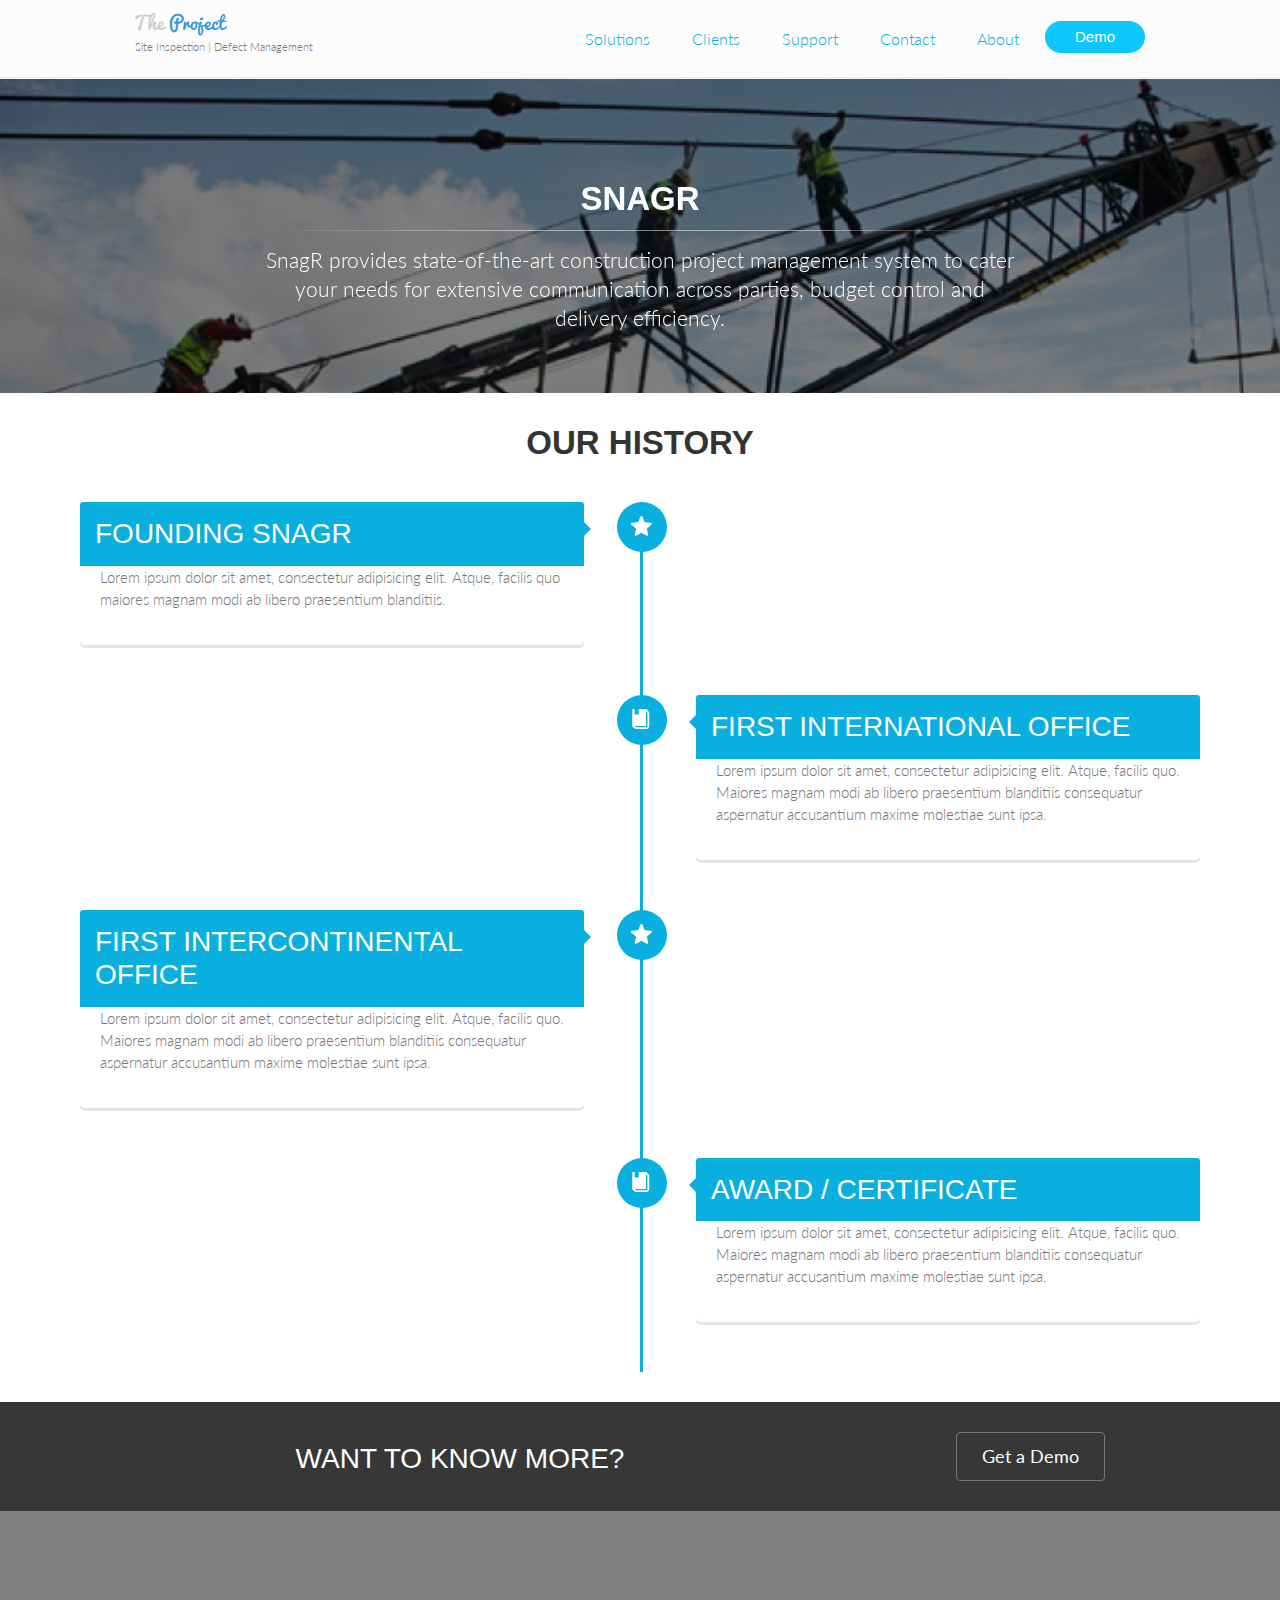
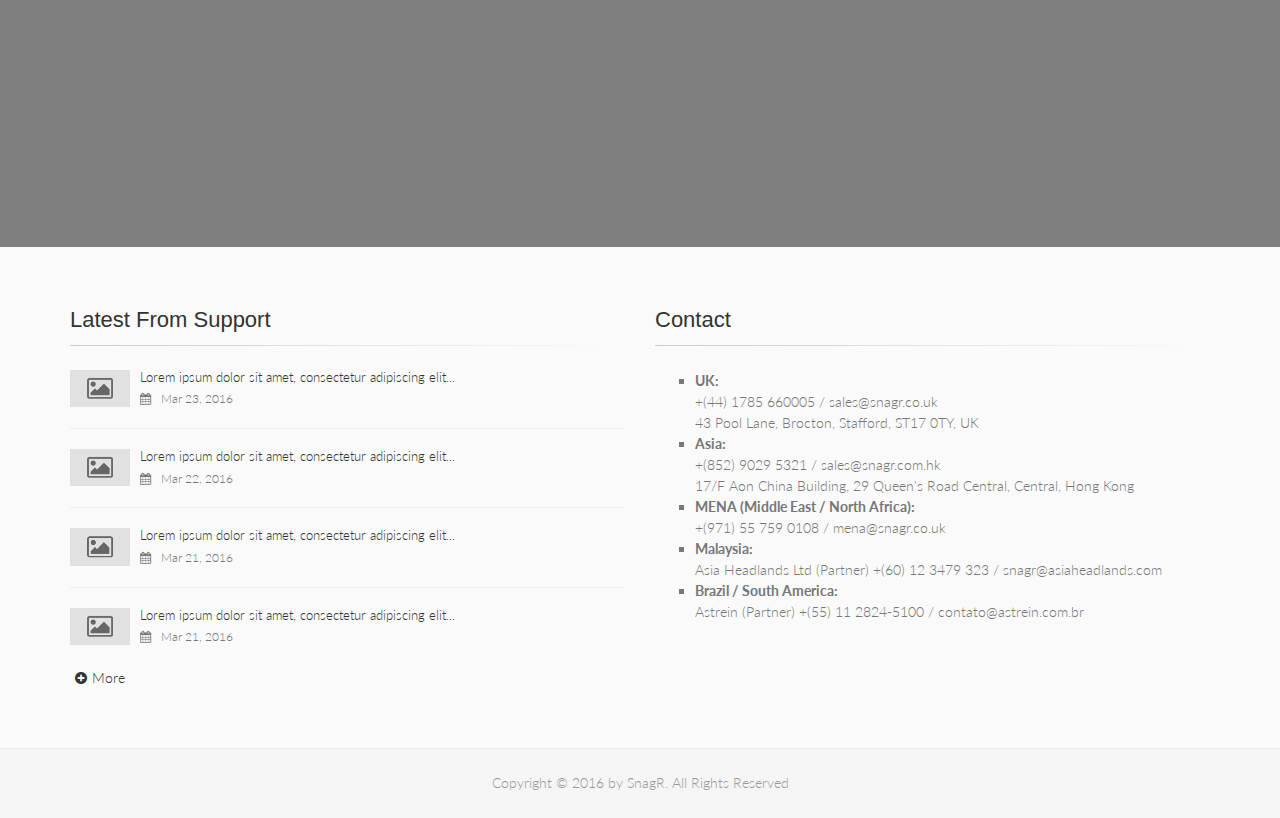
==== commit e56708df: "Change header theme" ====
--- a/about.html
+++ b/about.html
@@ -78,7 +78,7 @@
 				<!-- "dark": dark version of header e.g. class="header dark clearfix" -->
 				<!-- "full-width": mandatory class for the full-width menu layout -->
 				<!-- "centered": mandatory class for the centered logo layout -->
-				<header class="header fixed fixed-before full-width dark clearfix">
+				<header class="header fixed fixed-before full-width clearfix">
 					<!-- header-right start -->
 					<div class="header-right clearfix">
 									
@@ -107,7 +107,7 @@
 
 													<!-- logo -->
 													<div id="logo-mobile" class="logo">
-														<a href="index.html"><img id="logo-img-mobile" src="images/logo_full.png" alt="SnagR" width=100></a>
+														<a href="index.html"><img id="logo-img-mobile" src="images/logo_blue.png" alt="SnagR" width=100></a>
 													</div>
 
 													<!-- name-and-slogan -->
